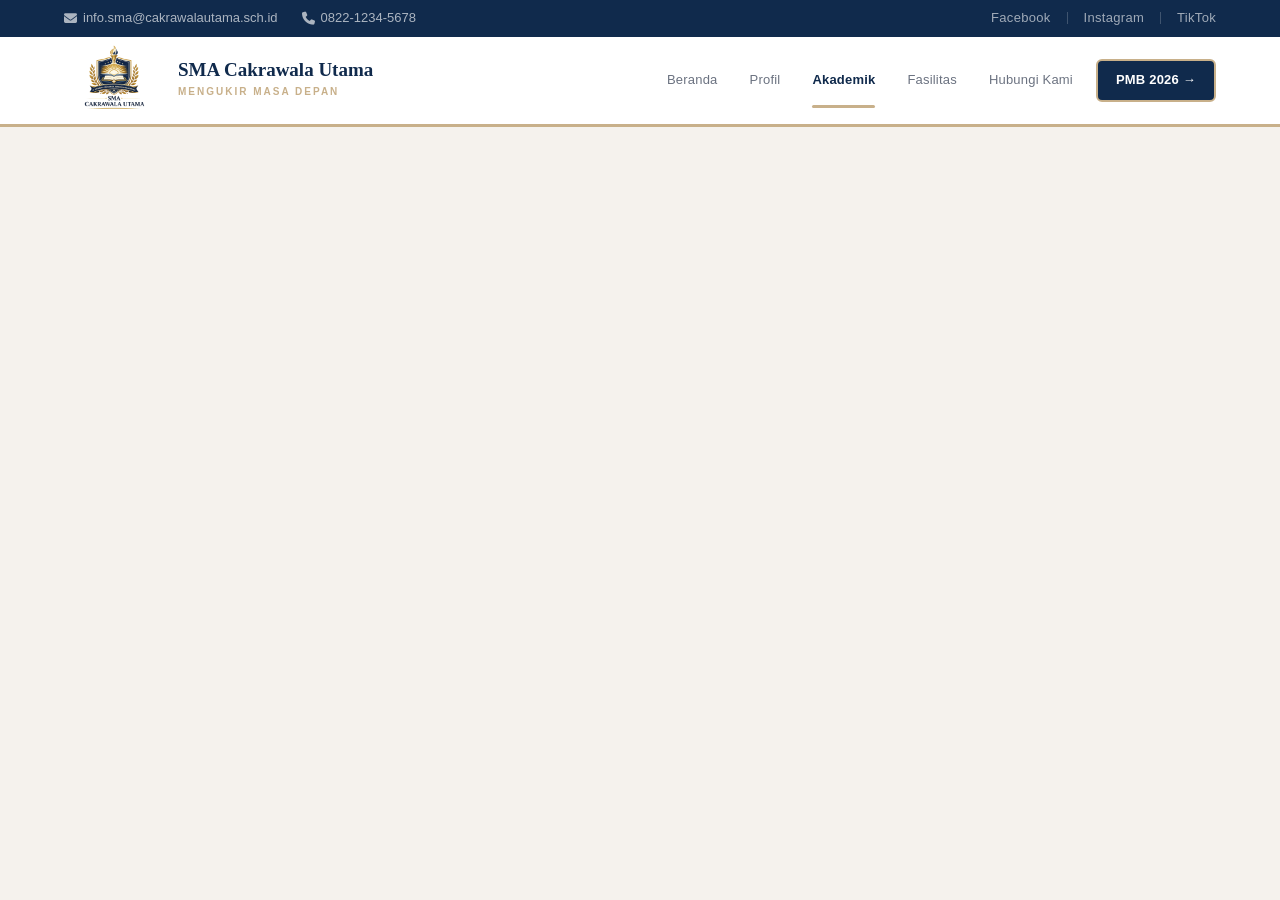
==== akademik.html @ 447fefd2 "Mengganti tema menjadi SCU, lalu mengubah warna dasar, mengubah berita, menambahkan, Mengubah foto, " ====
<!DOCTYPE html>
<html lang="id">
    <head>
    <meta charset="UTF-8">
    <meta name="viewport" content="width=device-width, initial-scale=1.0">
    <title>MAN Kota Cimahi - Unggul Berprestasi</title>
    <link rel="preconnect" href="https://fonts.googleapis.com">
    <link rel="stylesheet" href="style.css">
    <link rel="icon" type="image/jpeg" href="/souce img/logo.png">
    <link href="https://fonts.googleapis.com/css2?family=Playfair+Display:wght@500;600;700&family=Plus+Jakarta+Sans:wght@300;400;500;600;700&display=swap" rel="stylesheet">
    <link rel="stylesheet" href="https://cdnjs.cloudflare.com/ajax/libs/font-awesome/6.5.1/css/all.min.css">
</head>

<body>
    <div class="topbar">
        <div class="topbar-kiri">
            <a href="mailto:info.sma@cakrawalautama.sch.id">
                <i class="fa-solid fa-envelope topbar-icon"></i>info.sma@cakrawalautama.sch.id
            </a>

            <a href="tel:082212345678">
                <i class="fa-solid fa-phone topbar-icon"></i>0822-1234-5678
            </a>
        </div>
    <div class="topbar-kanan">
        <a href="https://facebook.com/mankotacimahi">Facebook</a>
        <div class="topbar-divider"></div>
        <a href="https://instagram.com/mankotacimahi_official">Instagram</a>
        <div class="topbar-divider"></div>
        <a href="https://tiktok.com/mankotacimahi">TikTok</a>
    </div>
    </div>

    <header>
        <div class="logo-area">
            <div class="logo-lingkaran">
                <img
                    src="/souce img/logo.png"
                    alt="Logo SMA Cakrawala Utama"
                    onerror="this.style.display='none'">
            </div>
            <div class="logo-teks">
            <h1>SMA Cakrawala Utama</h1>
            <p>Mengukir Masa Depan</p>
            </div>
        </div>
        <nav class="nav-links">
            <a href="index.html">Beranda</a>
            <a href="profil.html">Profil</a>
            <a href="akademik.html">Akademik</a>
            <a href="fasilitas.html">Fasilitas</a>
            <a href="hubungi.html">Hubungi Kami</a>
            <a href="pmb.html" class="nav-pmb">PMB 2026 →</a>
        </nav>
    </header>

    <script src="script.js"></script>
</body>
---- style.css ----
*, *::before, *::after {
  margin: 0;
  padding: 0;
  box-sizing: border-box;
}

:root {
  --biru-tua:      #102a4c;
  --biru-mid:      #1e4e8c;
  --biru-aksen:    #4f7bb7;
  --biru-muda:     #e7f0fb;

  --emas:           #c8b08a;
  --emas-terang:    #E2D2B5;
  --emas-muda:      #F8F4EC;

  --putih:          #ffffff;
  --krem:           #F5F2ED;
  --teks-gelap:     #1F2937;
  --teks-sedang:    #6B7280;
  --teks-redup:     #9CA3AF;
}

body {
  font-family: 'Source Sans 3', sans-serif;
  background: var(--krem);
  color: var(--teks-gelap);
  line-height: 1.6;
}

a { 
  text-decoration: none; 
  transition: all 0.2s ease; 
}

.topbar {
  background: var(--biru-tua);
  padding: 8px 64px;
  display: flex;
  justify-content: space-between;
  align-items: center;
  font-size: 13px;
}

.topbar-kiri {
  display: flex;
  gap: 24px;
  align-items: center;
}

.topbar-kiri a {
  color: rgba(255,255,255,0.65);
  display: flex;
  align-items: center;
  gap: 6px;
}
.topbar-kiri a:hover { color: var(--emas-terang); }

.topbar-icon {
  width: 13px; height: 13px;
  stroke: currentColor;
  stroke-width: 2;
  fill: none;
  flex-shrink: 0;
}

.topbar-kanan {
  display: flex;
  gap: 16px;
  align-items: center;
}

.topbar-kanan a {
  color: rgba(255,255,255,0.6);
  font-weight: 500;
  letter-spacing: 0.3px;
}
.topbar-kanan a:hover { color: var(--emas-terang); }

.topbar-divider {
  width: 1px;
  height: 12px;
  background: rgba(255,255,255,0.2);
}

header {
  background: var(--putih);
  border-bottom: 3px solid var(--emas);
  padding: 0 64px;
  height: 90px;
  display: flex;
  align-items: center;
  justify-content: space-between;
  position: sticky;
  top: 0;
  z-index: 100;
  box-shadow: none;
  transition: box-shadow 0.3s ease;
}

header.scrolled {
  box-shadow: 0 8px 25px rgba(0, 0, 0, 0.15);
}

.logo-area {
  display: flex;
  align-items: center;
  gap: 14px;
}

.logo-lingkaran {
  width: 100px;
  height: 100px;
  display: flex;
  align-items: center;
  justify-content: center;
  flex-shrink: 0;
  overflow: hidden;
}

.logo-lingkaran img {
  width: 120px;
  height: 120px;
  object-fit: contain;
}

.logo-teks h1 {
  font-family: 'Merriweather', serif;
  font-size: 19px;
  font-weight: 700;
  color: var(--biru-tua);
  line-height: 1.1;
}

.logo-teks p {
  font-size: 10px;
  color: var(--emas);
  font-weight: 700;
  letter-spacing: 2px;
  text-transform: uppercase;
  margin-top: 3px;
}

nav {
  display: flex;
  align-items: center;
  gap: 2px;
}

nav a {
  padding: 9px 15px;
  font-size: 13px;
  font-weight: 500;
  color: var(--teks-sedang);
  border-radius: 6px;
  letter-spacing: 0.2px;
}

nav a:hover {
  background: var(--biru-muda);
  color: var(--biru-tua);
}

nav .nav-pmb {
  background: var(--biru-tua);
  color: var(--putih) !important;
  font-weight: 700;
  padding: 9px 18px;
  border-radius: 6px;
  margin-left: 6px;
  border: 2px solid var(--emas);
}

nav .nav-pmb:hover {
  background: var(--biru-mid);
}

nav a.active {
  color: var(--biru-tua);
  font-weight: 700;
  position: relative;
}

nav a.active::after {
  content: "";
  position: absolute;
  left: 15px;
  right: 15px;
  bottom: -8px;
  height: 3px;
  background: var(--emas);
  border-radius: 99px;
}


.hero {
  background: linear-gradient(135deg, var(--biru-tua) 0%, var(--biru-mid) 65%, var(--biru-aksen) 100%);
  padding: 72px 64px 80px;
  position: relative;
  overflow: hidden;
  min-height: 520px;
  display: flex;
  align-items: center;
}

.hero-deko-1 {
  position: absolute;
  top: -80px; right: 380px;
  width: 300px; height: 300px;
  border: 1.5px solid rgba(201,168,76,0.12);
  border-radius: 50%;
  pointer-events: none;
}

.hero-deko-2 {
  position: absolute;
  bottom: -120px; left: -80px;
  width: 320px; height: 320px;
  border: 1px solid rgba(201,168,76,0.08);
  border-radius: 50%;
  pointer-events: none;
}

.hero-strip {
  position: absolute;
  left: 0; top: 0; bottom: 0;
  width: 5px;
  background: var(--emas);
}

.hero-inner {
  position: relative;
  z-index: 1;
  width: 100%;
  display: grid;
  grid-template-columns: 1fr 460px;
  gap: 56px;
  align-items: center;
}

.fade-left,.fade-right {
  opacity: 0;
}

.fade-left {
  transform: translateX(-40px);
}

.fade-right {
  transform: translateX(40px);
}

.fade-left.show, .fade-right.show {
  opacity: 1;
  transform: translateX(0);
  transition: all 0.8s ease;
}


.hero-badge {
  display: inline-flex;
  align-items: center;
  gap: 8px;
  background: rgba(201,168,76,0.15);
  border: 1px solid rgba(201,168,76,0.35);
  border-radius: 20px;
  padding: 6px 16px;
  margin-bottom: 24px;
}

.hero-badge span {
  font-size: 11px;
  color: var(--emas-terang);
  font-weight: 700;
  letter-spacing: 1.5px;
  text-transform: uppercase;
}

.hero-teks h2 {
  font-family: 'Merriweather', serif;
  font-size: 52px;
  font-weight: 700;
  color: var(--putih);
  line-height: 1.1;
  margin-bottom: 16px;
}

.hero-teks h2 em {
  font-style: italic;
  color: var(--emas-terang);
}

.hero-teks > p {
  font-size: 15px;
  color: rgba(255,255,255,0.65);
  max-width: 480px;
  line-height: 1.75;
  margin-bottom: 36px;
}

.hero-tombol {
  display: flex;
  gap: 14px;
  flex-wrap: wrap;
}

.btn-emas {
  background: var(--emas);
  color: var(--biru-tua);
  padding: 13px 28px;
  border-radius: 7px;
  font-size: 13px;
  font-weight: 700;
  letter-spacing: 0.3px;
}
.btn-emas:hover { background: var(--emas-terang); color: var(--biru-tua); }

.btn-outline {
  border: 1.5px solid rgba(255,255,255,0.3);
  color: rgba(255,255,255,0.88);
  padding: 13px 28px;
  border-radius: 7px;
  font-size: 13px;
  font-weight: 500;
}
.btn-outline:hover {
  background: rgba(255,255,255,0.07);
  border-color: rgba(255,255,255,0.55);
}

.hero-statistik {
  display: flex;
  gap: 0;
  margin-top: 52px;
  padding-top: 36px;
  border-top: 1px solid rgba(255,255,255,0.1);
}

.stat {
  padding-right: 40px;
  border-right: 1px solid rgba(255,255,255,0.1);
}
.stat:not(:first-child) { padding-left: 40px; }
.stat:last-child { border-right: none; }

.stat-angka {
  font-family: 'Merriweather', serif;
  font-size: 34px;
  font-weight: 700;
  color: var(--emas-terang);
  line-height: 1;
}

.stat-label {
  font-size: 12px;
  color: rgba(255,255,255,0.5);
  margin-top: 4px;
  letter-spacing: 0.3px;
}

.hero-foto {
  position: relative;
  height: 420px;
  display: flex;
  align-items: center;
  justify-content: center;
}

.hero-foto::before {
  content: '';
  position: absolute;
  top: 16px; left: 16px;
  right: -16px; bottom: -16px;
  border: 2px solid rgba(201,168,76,0.3);
  border-radius: 16px;
  z-index: 0;
}

.hero-foto::after {
  content: '';
  position: absolute;
  top: -8px; left: -8px;
  width: 60px; height: 60px;
  border-top: 3px solid var(--emas);
  border-left: 3px solid var(--emas);
  border-radius: 4px 0 0 0;
  z-index: 2;
}

.hero-foto-frame {
  position: relative;
  width: 100%;
  height: 100%;
  border-radius: 14px;
  overflow: hidden;
  z-index: 1;
  box-shadow: 0 24px 60px rgba(0,0,0,0.35);
}

.hero-foto-frame::after {
  content: '';
  position: absolute;
  inset: 0;
  background: linear-gradient(
    to bottom,
    rgba(10,61,46,0.08) 0%,
    rgba(10,61,46,0.18) 100%
  );
  pointer-events: none;
}

.hero-foto-frame img {
  width: 100%;
  height: 100%;
  object-fit: cover;
  object-position: center top;
  display: block;
}

.foto-badge {
  position: absolute;
  bottom: -14px;
  right: 20px;
  background: var(--emas);
  color: var(--biru-tua);
  font-size: 12px;
  font-weight: 700;
  letter-spacing: 0.8px;
  padding: 8px 18px;
  border-radius: 20px;
  box-shadow: 0 4px 16px rgba(0,0,0,0.2);
  z-index: 3;
  white-space: nowrap;
}

.foto-sudut {
  position: absolute;
  bottom: -8px; right: -8px;
  width: 48px; height: 48px;
  border-bottom: 3px solid var(--emas);
  border-right: 3px solid var(--emas);
  border-radius: 0 0 4px 0;
  z-index: 2;
}

.strip-emas {
  background: var(--emas);
  padding: 12px 64px;
  display: flex;
  gap: 36px;
  align-items: center;
  overflow: hidden;
}

.strip-item {
  font-size: 12px;
  font-weight: 700;
  color: var(--biru-tua);
  letter-spacing: 1.2px;
  text-transform: uppercase;
  white-space: nowrap;
}

.strip-titik {
  width: 5px; height: 5px;
  background: var(--biru-tua);
  border-radius: 50%;
  opacity: 0.4;
  flex-shrink: 0;
}

.konten-utama {
  padding: 72px 64px;
  display: grid;
  grid-template-columns: 1fr 348px;
  gap: 56px;
  max-width: 1280px;
  margin: 0 auto;
}

.label-seksi {
  display: flex;
  align-items: center;
  gap: 12px;
  margin-bottom: 32px;
}

.label-seksi::before {
  content: '';
  display: block;
  width: 4px; height: 26px;
  background: var(--emas);
  border-radius: 2px;
  flex-shrink: 0;
}

.label-seksi h3 {
  font-family: 'Merriweather', serif;
  font-size: 27px;
  font-weight: 600;
  color: var(--teks-gelap);
}

.artikel-featured {
  background: var(--putih);
  border-radius: 12px;
  overflow: hidden;
  border: 1px solid rgba(10,61,46,0.09);
  margin-bottom: 24px;
  transition: box-shadow 0.2s, transform 0.2s;
}

.artikel-featured:hover {
  box-shadow: 0 6px 24px rgba(10,61,46,0.1);
  transform: translateY(-2px);
}

.artikel-gambar {
  width: 100%;
  height: 250px;
  position: relative;
  overflow: hidden;
  background: var(--biru-mid);
}

.artikel-gambar img {
  width: 100%; height: 100%;
  object-fit: cover;
  display: block;
}

.artikel-gambar::after {
  content: '';
  position: absolute;
  inset: 0;
  background: linear-gradient(to top, rgba(10,61,46,0.65) 0%, transparent 55%);
}

.badge-terbaru {
  position: absolute;
  bottom: 16px; left: 16px;
  z-index: 1;
  background: var(--emas);
  color: var(--biru-tua);
  font-size: 10px;
  font-weight: 700;
  letter-spacing: 1.2px;
  text-transform: uppercase;
  padding: 5px 12px;
  border-radius: 20px;
}

.artikel-body { 
  padding: 26px 28px; 
}

.artikel-meta {
  display: flex;
  align-items: center;
  gap: 10px;
  margin-bottom: 12px;
}

.artikel-meta span {
  font-size: 12px;
  color: var(--teks-redup);
}

.meta-dot {
  width: 3px; height: 3px;
  background: var(--teks-redup);
  border-radius: 50%;
}

.artikel-featured h4 {
  font-family: 'Merriweather', serif;
  font-size: 22px;
  font-weight: 600;
  color: var(--teks-gelap);
  line-height: 1.35;
  margin-bottom: 10px;
}

.artikel-featured h4 a { 
  color: inherit; 
}
.artikel-featured h4 a:hover { 
  color: var(--biru-aksen); 
}

.artikel-featured p {
  font-size: 14px;
  color: var(--teks-sedang);
  line-height: 1.7;
  margin-bottom: 20px;
}

.baca-lagi {
  display: inline-flex;
  align-items: center;
  gap: 6px;
  font-size: 13px;
  font-weight: 700;
  color: var(--biru-aksen);
}
.baca-lagi:hover { 
  gap: 10px; 
  color: var(--biru-tua); 
}

.artikel-card {
  display: flex;
  gap: 18px;
  background: var(--putih);
  border-radius: 10px;
  padding: 18px;
  border: 1px solid rgba(10,61,46,0.07);
  margin-bottom: 14px;
  align-items: flex-start;
  transition: border-color 0.2s, box-shadow 0.2s;
}

.artikel-card:hover {
  border-color: rgba(10,61,46,0.2);
  box-shadow: 0 3px 12px rgba(10,61,46,0.07);
}

.artikel-card-thumb {
  width: 92px; height: 74px;
  border-radius: 8px;
  flex-shrink: 0;
  overflow: hidden;
  background: var(--biru-muda);
}

.artikel-card-thumb img {
  width: 100%; height: 100%;
  object-fit: cover;
  display: block;
}

.artikel-card h5 {
  font-size: 14px;
  font-weight: 600;
  color: var(--teks-gelap);
  line-height: 1.4;
  margin-bottom: 6px;
}

.artikel-card h5 a { 
  color: inherit; 
}

.artikel-card h5 a:hover { 
  color: var(--biru-aksen); 
}

.artikel-card p {
  font-size: 12.5px;
  color: var(--teks-sedang);
  line-height: 1.6;
}

.sidebar-kartu {
  background: var(--putih);
  border-radius: 12px;
  border: 1px solid rgba(10,61,46,0.08);
  padding: 22px;
  margin-bottom: 20px;
}

.sidebar-label {
  display: flex;
  align-items: center;
  gap: 10px;
  margin-bottom: 16px;
  padding-bottom: 14px;
  border-bottom: 1px solid rgba(10,61,46,0.07);
}

.sidebar-label::before {
  content: '';
  display: block;
  width: 3px; height: 18px;
  background: var(--emas);
  border-radius: 2px;
  flex-shrink: 0;
}

.sidebar-label h4 {
  font-size: 13.5px;
  font-weight: 700;
  color: var(--teks-gelap);
}

.quick-link {
  display: flex;
  align-items: center;
  gap: 12px;
  padding: 10px 0;
  border-bottom: 1px solid rgba(10,61,46,0.05);
  color: var(--teks-gelap);
}

.quick-link:last-child { 
  border-bottom: none; 
}

.quick-link:hover .ql-ikon { 
  background: var(--biru-tua); 
}

.quick-link:hover .ql-ikon i { 
  stroke: var(--putih); 
}

.quick-link:hover .ql-teks { 
  color: var(--biru-aksen); 
}

.ql-ikon {
  width: 35px; height: 35px;
  background: var(--biru-muda);
  border-radius: 8px;
  display: flex; align-items: center; justify-content: center;
  flex-shrink: 0;
  transition: background 0.2s;
}

.ql-ikon i {
  width: 15px; height: 15px;
  stroke: var(--biru-aksen);
  stroke-width: 2;
  fill: none;
  transition: stroke 0.2s;
}

.ql-teks {
  font-size: 13px;
  font-weight: 500;
  color: var(--teks-gelap);
  transition: color 0.2s;
}

.ql-panah {
  margin-left: auto;
  font-size: 14px;
  color: var(--teks-redup);
}

.kontak-item {
  display: flex;
  gap: 12px;
  margin-bottom: 14px;
  align-items: flex-start;
}
.kontak-item:last-child { 
  margin-bottom: 0; 
}

.kontak-ikon {
  width: 32px; height: 32px;
  background: var(--biru-muda);
  border-radius: 7px;
  display: flex; align-items: center; justify-content: center;
  flex-shrink: 0;
}

.kontak-ikon svg {
  width: 14px; height: 14px;
  stroke: var(--biru-aksen);
  stroke-width: 2;
  fill: none;
}

.kontak-teks {
  font-size: 13px;
  color: var(--teks-sedang);
  line-height: 1.5;
}

.kontak-teks strong {
  display: block;
  font-size: 10.5px;
  color: var(--teks-redup);
  font-weight: 700;
  letter-spacing: 0.7px;
  text-transform: uppercase;
  margin-bottom: 2px;
}

.kontak-teks a { 
  color: var(--biru-aksen); 
  font-weight: 500; 
}

.kontak-teks a:hover { 
  color: var(--biru-tua); 
}

.btn-pesan {
  display: block;
  text-align: center;
  margin-top: 18px;
  padding: 11px;
  background: var(--biru-muda);
  color: var(--biru-tua);
  font-size: 13px;
  font-weight: 700;
  border-radius: 8px;
}

.btn-pesan:hover { 
  background: var(--biru-tua); 
  color: var(--putih); }

.kartu-pmb {
  background: var(--biru-tua);
  border-radius: 12px;
  padding: 26px;
  position: relative;
  overflow: hidden;
  margin-bottom: 20px;
  border-top: 4px solid var(--emas);
}

.kartu-pmb::before {
  content: '';
  position: absolute;
  top: -50px; right: -50px;
  width: 140px; height: 140px;
  border: 2px solid rgba(201,168,76,0.15);
  border-radius: 50%;
  pointer-events: none;
}

.pmb-label {
  font-size: 10px;
  font-weight: 700;
  letter-spacing: 1.5px;
  text-transform: uppercase;
  color: var(--emas-terang);
  margin-bottom: 8px;
  position: relative;
}

.kartu-pmb h4 {
  font-family: 'Merriweather', serif;
  font-size: 18px;
  color: var(--putih);
  margin-bottom: 8px;
  line-height: 1.3;
  position: relative;
}

.kartu-pmb p {
  font-size: 12.5px;
  color: rgba(255,255,255,0.58);
  line-height: 1.6;
  margin-bottom: 18px;
  position: relative;
}

.pmb-tombol {
  display: flex;
  gap: 10px;
  position: relative;
}

.pmb-tombol a.daftar {
  display: inline-block;
  background: var(--emas);
  color: var(--biru-tua);
  font-size: 12.5px;
  font-weight: 700;
  padding: 10px 20px;
  border-radius: 7px;
}
.pmb-tombol a.daftar:hover { 
  background: var(--emas-terang); 
}

.pmb-tombol a.info {
  display: inline-block;
  border: 1.5px solid rgba(255,255,255,0.25);
  color: rgba(255,255,255,0.75);
  font-size: 12.5px;
  font-weight: 500;
  padding: 10px 18px;
  border-radius: 7px;
}

.pmb-tombol a.info:hover {
  background: rgba(255,255,255,0.08);
  color: var(--putih);
}

.footer-stripe {
  display: flex;
  height: 5px;
}

.fs-tua   { 
  background: var(--biru-tua); 
  flex: 1; 
}

.fs-emas  { 
  background: var(--emas); flex: 1; 
}

.fs-mid   { 
  background: var(--biru-aksen); 
  flex: 1; 
}

footer {
  background: var(--biru-tua);
  padding: 56px 64px 24px;
}

.footer-atas {
  display: grid;
  grid-template-columns: 1.6fr 1fr 1fr;
  gap: 52px;
  padding-bottom: 44px;
  border-bottom: 1px solid rgba(255,255,255,0.09);
}

.footer-brand h3 {
  font-family: 'Merriweather', serif;
  font-size: 21px;
  color: var(--putih);
  margin-bottom: 4px;
}

.footer-tagline {
  font-size: 10.5px;
  color: var(--emas);
  font-weight: 700;
  letter-spacing: 2px;
  text-transform: uppercase;
  margin-bottom: 12px;
  display: block;
}

.footer-brand p {
  font-size: 13px;
  color: rgba(255,255,255,0.48);
  line-height: 1.7;
  max-width: 300px;
  margin-bottom: 18px;
}

.footer-sosial { 
  display: flex; 
  gap: 10px; 
}

.sosial-btn {
  width: 34px; height: 34px;
  background: rgba(255,255,255,0.07);
  border-radius: 7px;
  display: flex; align-items: center; justify-content: center;
  font-size: 11px;
  color: rgba(255,255,255,0.55);
  font-weight: 700;
}
.sosial-btn:hover { background: var(--emas); color: var(--biru-tua); }

.footer-kolom h4 {
  font-size: 11px;
  font-weight: 700;
  color: var(--emas-terang);
  letter-spacing: 1.5px;
  text-transform: uppercase;
  margin-bottom: 18px;
}

.footer-kolom a {
  display: block;
  font-size: 13px;
  color: rgba(255,255,255,0.52);
  margin-bottom: 10px;
}
.footer-kolom a:hover { color: var(--putih); }

.footer-bawah {
  padding-top: 24px;
  display: flex;
  justify-content: space-between;
  align-items: center;
}

.footer-bawah p,
.footer-bawah span {
  font-size: 12px;
  color: rgba(255,255,255,0.28);
}

@media (max-width: 1100px) {
  .hero-inner {
    grid-template-columns: 1fr 360px;
    gap: 40px;
  }

  .hero-teks h2 { 
    font-size: 42px;
  }
}

@media (max-width: 900px) {
  .topbar, header, .strip-emas, .konten-utama, footer {
    padding-left: 32px;
    padding-right: 32px;
  }

  .hero {
    padding: 56px 32px 64px;
  }

  .hero-inner { 
    grid-template-columns: 1fr; 
  }

  .hero-foto { height: 300px; 
    max-width: 500px; 
    margin: 0 auto; 
  }

  .konten-utama { 
    grid-template-columns: 1fr; 
  }

  .footer-atas { 
    grid-template-columns: 1fr 1fr; 
  }
}

@media (max-width: 640px) {
  .topbar {
    flex-direction: column;
    gap: 8px; 
    padding: 10px 20px;
  }

  header {
    padding: 12px 20px; 
    height: auto; 
    flex-wrap: wrap; 
    gap: 12px; 
  }

  nav {
    flex-wrap: wrap; 
    justify-content: center; 
  }

  .hero { 
    padding: 40px 20px 52px; 
  }

  .hero-teks h2 { 
    font-size: 32px; 
  }

  .hero-statistik { 
    flex-wrap: wrap; 
    gap: 20px; 
  }

  .stat { 
    border-right: none; 
    padding: 0; 
  }

  .strip-emas { 
    padding: 11px 20px; 
    gap: 24px; 
  }

  .konten-utama { 
    padding: 40px 20px; 
  }

  footer { 
    padding: 40px 20px 20px; 
  }

  .footer-atas { 
    grid-template-columns: 1fr; 
  }

  .footer-bawah { 
    flex-direction: column; 
    gap: 8px; 
    text-align: center; 
  }
}
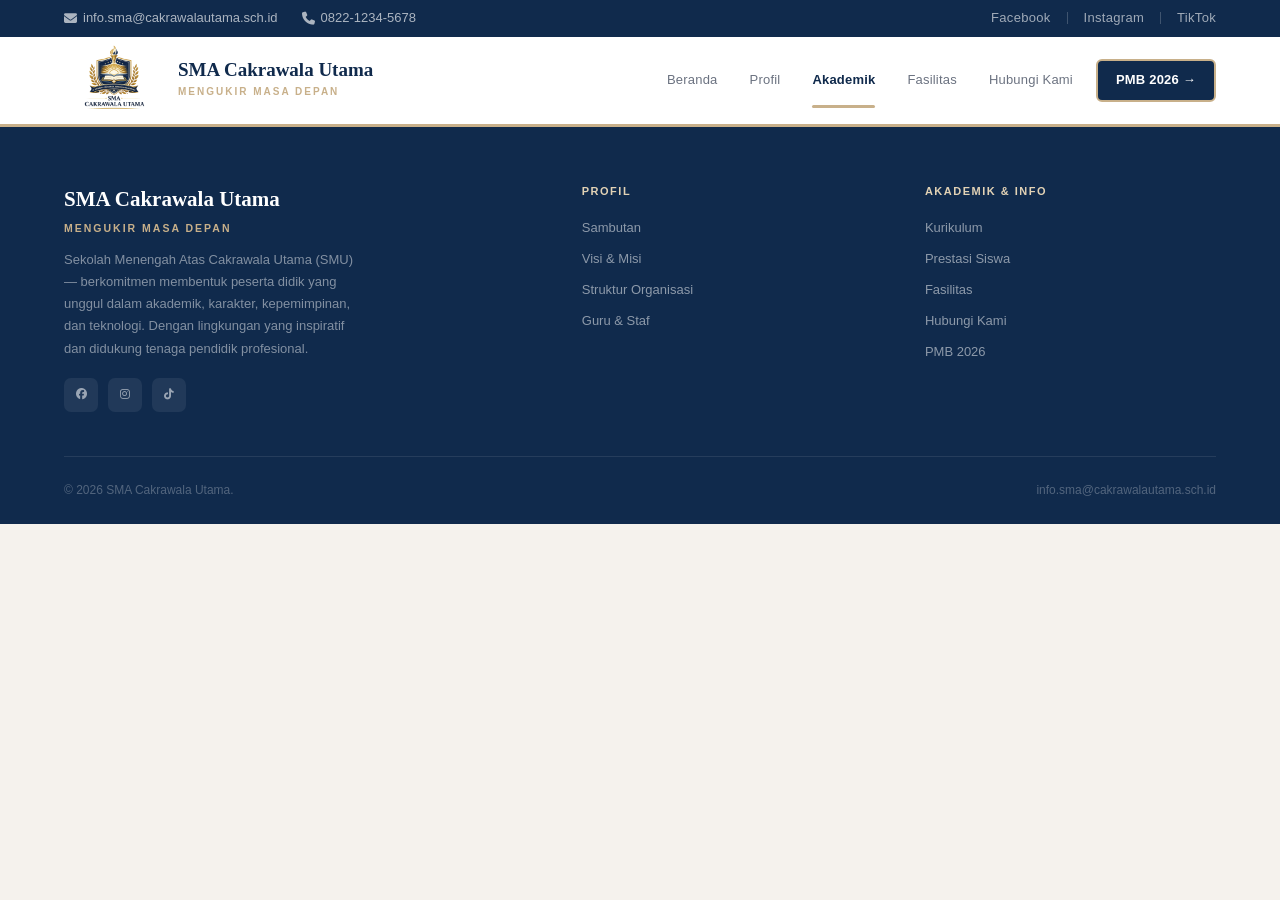
==== commit 8e8b54d7: "Menambahkan latatbelakang.txt dan menambahkan footer disetiap halaman." ====
--- a/akademik.html
+++ b/akademik.html
@@ -54,5 +54,58 @@
         </nav>
     </header>
 
+
+
+
+
+
+
+
+
+
+
+
+
+
+
+
+
+    <footer>
+        <div class="footer-atas">
+            <div class="footer-brand">
+                <h3>SMA Cakrawala Utama</h3>
+                <span class="footer-tagline">Mengukir Masa Depan</span>
+                <p>Sekolah Menengah Atas Cakrawala Utama (SMU) — berkomitmen membentuk peserta didik yang 
+                    unggul dalam akademik, karakter, kepemimpinan, dan teknologi. Dengan lingkungan yang inspiratif dan didukung tenaga pendidik 
+                    profesional.</p>
+                
+                <div class="footer-sosial">
+                    <a href="https://facebook.com/mankotacimahi" class="sosial-btn"><i class="fa-brands fa-facebook"></i></a>
+                    <a href="https://instagram.com/mankotacimahi_official" class="sosial-btn"><i class="fa-brands fa-instagram"></i></a>
+                    <a href="https://tiktok.com/mankotacimahi" class="sosial-btn"><i class="fa-brands fa-tiktok"></i></a>
+                </div>
+            </div>
+            <div class="footer-kolom">
+                <h4>Profil</h4>
+                <a href="https://mankotacimahi.sch.id/sambutan/">Sambutan</a>
+                <a href="https://mankotacimahi.sch.id/visi-misi/">Visi &amp; Misi</a>
+                <a href="https://mankotacimahi.sch.id/struktur-organisasi/">Struktur Organisasi</a>
+                <a href="https://mankotacimahi.sch.id/guru-dan-staf/">Guru &amp; Staf</a>
+            </div>
+            <div class="footer-kolom">
+                <h4>Akademik &amp; Info</h4>
+                <a href="https://mankotacimahi.sch.id/kurikulum/">Kurikulum</a>
+                <a href="https://mankotacimahi.sch.id/prestasi-siswa/">Prestasi Siswa</a>
+                <a href="https://mankotacimahi.sch.id/fasilitas/">Fasilitas</a>
+                <a href="https://mankotacimahi.sch.id/hubungi-kami/">Hubungi Kami</a>
+                <a href="https://pmb.mankotacimahi.sch.id">PMB 2026 </a>
+            </div>
+        </div>
+        <div class="footer-bawah">
+            <p>© 2026 SMA Cakrawala Utama.</p>
+            <span>info.sma@cakrawalautama.sch.id</span>
+        </div>
+    </footer>
+
     <script src="script.js"></script>
 </body>
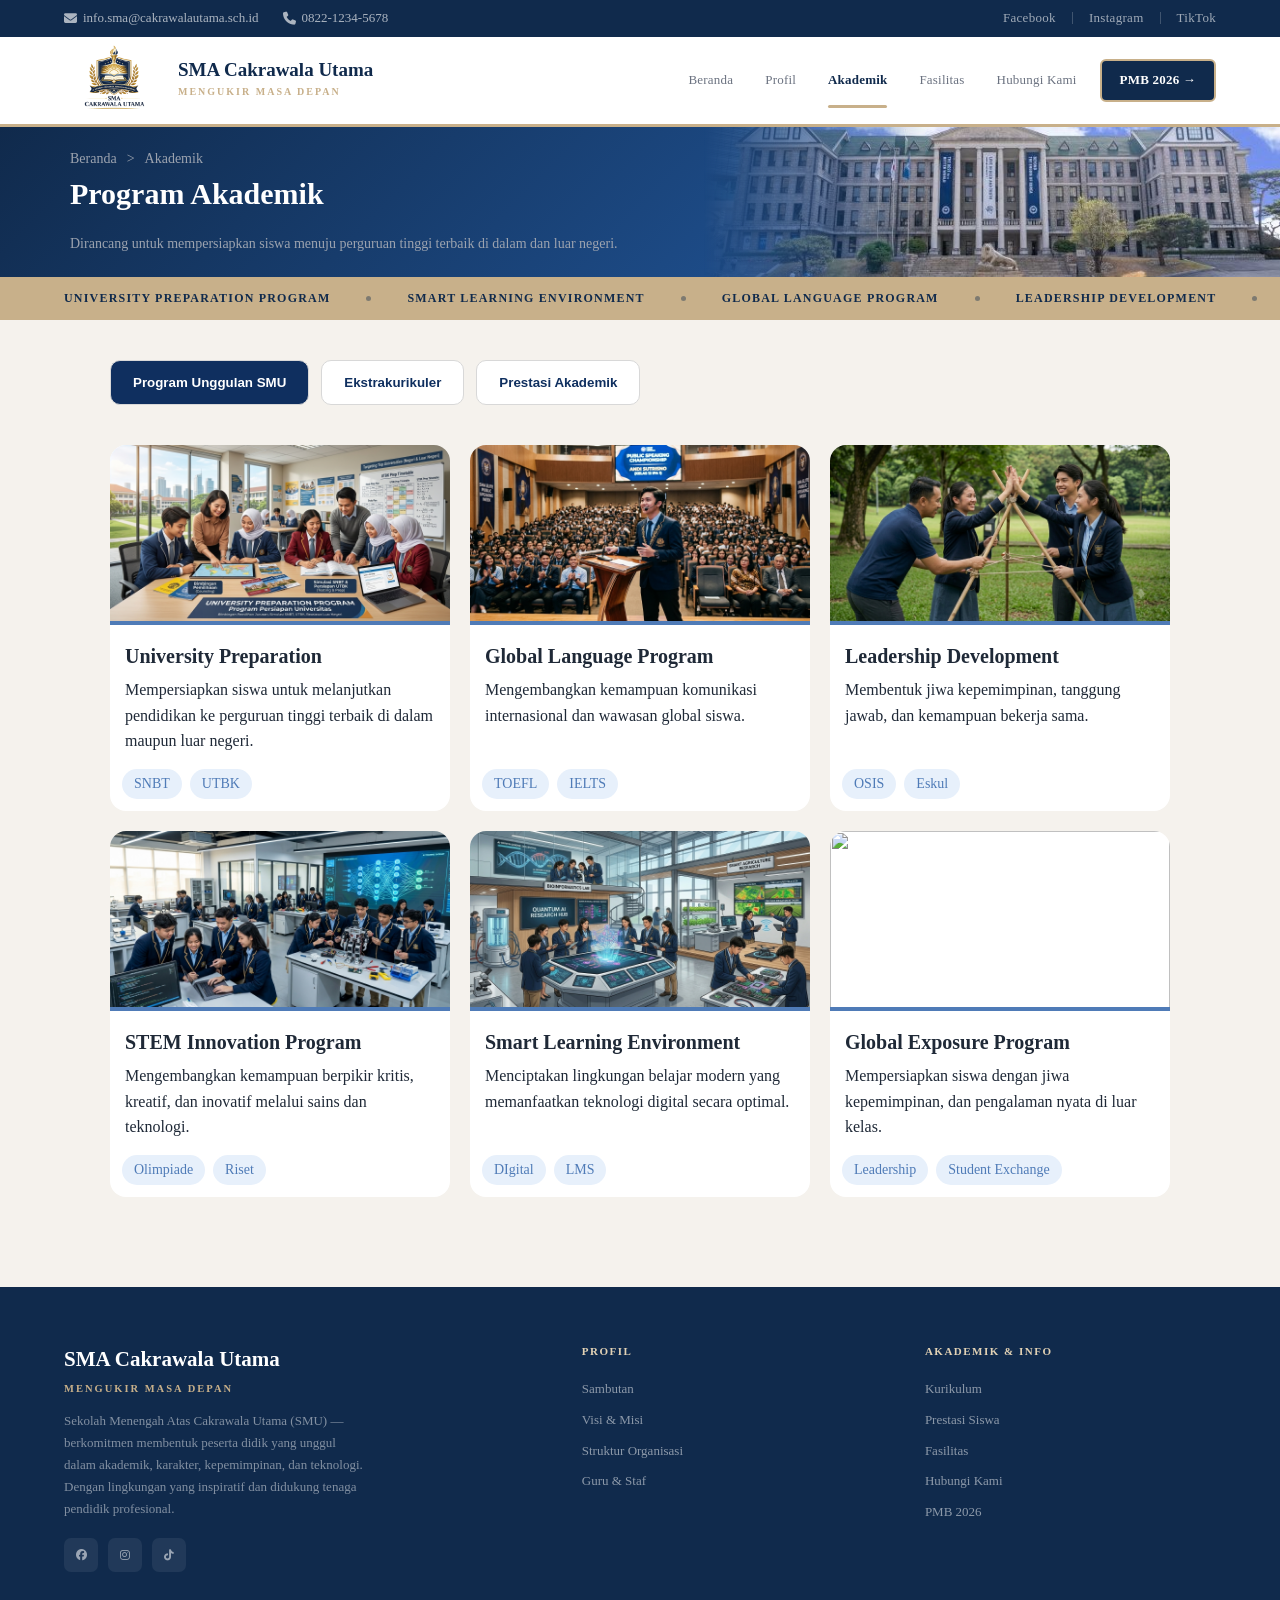
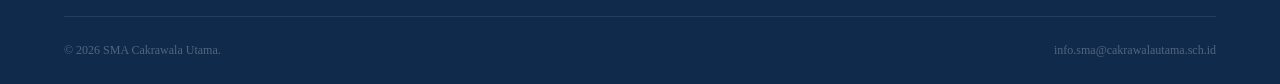
==== commit 0aaca73f: "Menyelesaikan page akademik.html" ====
--- a/akademik.html
+++ b/akademik.html
@@ -3,10 +3,10 @@
     <head>
     <meta charset="UTF-8">
     <meta name="viewport" content="width=device-width, initial-scale=1.0">
-    <title>MAN Kota Cimahi - Unggul Berprestasi</title>
+    <title>SMA Cakrawala Utama - Akademik</title>
     <link rel="preconnect" href="https://fonts.googleapis.com">
-    <link rel="stylesheet" href="style.css">
-    <link rel="icon" type="image/jpeg" href="/souce img/logo.png">
+    <link rel="stylesheet" href="/assets/css/style.css">
+    <link rel="icon" type="image/jpeg" href="/assets/images/pages/logo.png">
     <link href="https://fonts.googleapis.com/css2?family=Playfair+Display:wght@500;600;700&family=Plus+Jakarta+Sans:wght@300;400;500;600;700&display=swap" rel="stylesheet">
     <link rel="stylesheet" href="https://cdnjs.cloudflare.com/ajax/libs/font-awesome/6.5.1/css/all.min.css">
 </head>
@@ -14,7 +14,7 @@
 <body>
     <div class="topbar">
         <div class="topbar-kiri">
-            <a href="mailto:info.sma@cakrawalautama.sch.id">
+            <a href="mailto:chanratanayazak@gmail.com">
                 <i class="fa-solid fa-envelope topbar-icon"></i>info.sma@cakrawalautama.sch.id
             </a>
 
@@ -23,11 +23,11 @@
             </a>
         </div>
     <div class="topbar-kanan">
-        <a href="https://facebook.com/mankotacimahi">Facebook</a>
+        <a href="https://web.facebook.com/?_rdc=1&_rdr#">Facebook</a>
         <div class="topbar-divider"></div>
-        <a href="https://instagram.com/mankotacimahi_official">Instagram</a>
+        <a href="https://www.instagram.com/">Instagram</a>
         <div class="topbar-divider"></div>
-        <a href="https://tiktok.com/mankotacimahi">TikTok</a>
+        <a href="https://www.tiktok.com/">TikTok</a>
     </div>
     </div>
 
@@ -35,7 +35,7 @@
         <div class="logo-area">
             <div class="logo-lingkaran">
                 <img
-                    src="/souce img/logo.png"
+                    src="/assets/images/pages/logo.png"
                     alt="Logo SMA Cakrawala Utama"
                     onerror="this.style.display='none'">
             </div>
@@ -54,17 +54,210 @@
         </nav>
     </header>
 
-
-
-
-
-
-
-
-
-
-
-
+    <div class="profil-inner">
+        <div class="profil-teks fade-left">
+            <div class="kembali">
+                <a href="/index.html">Beranda</a>
+                <span>></span>
+                <span>Akademik</span>
+            </div>
+
+            <h1>Program Akademik</h1>
+            <p>Dirancang untuk mempersiapkan siswa menuju perguruan tinggi terbaik di dalam dan luar negeri.</p>
+        </div>
+
+        <div class="profil-foto fade-right">
+            <div class="profil-foto-frame show">
+                <img src="/assets/images/pages/hanyang-akademik.png" alt="Gedung SCU" 
+                onerror="this.style.background='#155740'; this.style.display='block'">
+            </div>
+        </div>
+
+    </div>
+
+    <div class="strip-emas">
+        <span class="strip-item">University Preparation Program</span>
+        <span class="strip-titik"></span>
+        <span class="strip-item">Smart Learning Environment</span>
+        <span class="strip-titik"></span>
+        <span class="strip-item">Global Language Program</span>
+        <span class="strip-titik"></span>
+        <span class="strip-item">Leadership Development</span>
+        <span class="strip-titik"></span>
+        <span class="strip-item">STEM Innovation Program</span>
+    </div>
+
+    <section class="profil-section">
+        <div class="tab-button">
+
+            <button class="tab-btn active" data-tab="unggulan">
+                Program Unggulan SMU
+            </button>
+
+            <button class="tab-btn" data-tab="eskul">
+                Ekstrakurikuler
+            </button>
+
+            <button class="tab-btn" data-tab="prestasi-akademik">
+                Prestasi Akademik
+            </button>
+        </div>
+
+        <div class="tab-content active" id="unggulan">
+
+            <div class="grid-akademik">
+                <div class="card-unggulan">
+                    <img src="/assets/images/akademik/upp.png">
+                    <h3>University Preparation</h3>
+                    <p>Mempersiapkan siswa untuk melanjutkan pendidikan ke perguruan tinggi terbaik di dalam maupun luar negeri.</p>
+                    <div class="badge-item-aka">
+                        <span>SNBT</span>
+                        <span>UTBK</span>
+                    </div>
+                </div>
+                <div class="card-unggulan">
+                    <img src="/assets/images/akademik/glp.png">
+                    <h3>Global Language Program</h3>
+                    <p>Mengembangkan kemampuan komunikasi internasional dan wawasan global siswa.</p>
+                    <div class="badge-item-aka">
+                        <span>TOEFL</span>
+                        <span>IELTS</span>
+                    </div>
+                </div>
+                <div class="card-unggulan">
+                    <img src="/assets/images/akademik/ldp.png">
+                    <h3>Leadership Development </h3>
+                    <p>Membentuk jiwa kepemimpinan, tanggung jawab, dan kemampuan bekerja sama.</p>
+                    <div class="badge-item-aka">
+                        <span>OSIS</span>
+                        <span>Eskul</span>
+                    </div>
+                </div>
+                <div class="card-unggulan">
+                    <img src="/assets/images/akademik/stem.png">
+                    <h3>STEM Innovation Program</h3>
+                    <p>Mengembangkan kemampuan 
+                        berpikir kritis, kreatif, dan inovatif melalui sains dan teknologi.</p>
+                    <div class="badge-item-aka">
+                        <span>Olimpiade</span>
+                        <span>Riset</span>
+                    </div>
+                </div>
+                <div class="card-unggulan">
+                    <img src="/assets/images/akademik/sle.png">
+                    <h3>Smart Learning Environment</h3>
+                    <p>Menciptakan lingkungan belajar modern yang memanfaatkan teknologi digital secara optimal.</p>
+                    <div class="badge-item-aka">
+                        <span>DIgital</span>
+                        <span>LMS</span>
+                    </div>
+                </div>
+                <div class="card-unggulan">
+                    <img src="/assets/images/akademik/gep.png">
+                    <h3>Global Exposure Program</h3>
+                    <p>Mempersiapkan siswa dengan jiwa kepemimpinan, dan pengalaman nyata di luar kelas.</p>
+                    <div class="badge-item-aka">
+                        <span>Leadership</span>
+                        <span>Student Exchange</span>
+                    </div>
+                </div>
+            </div>
+
+            
+        </div>
+
+        <div class="tab-content" id="eskul">
+            <div class="section-ekskul">
+                <div class="card-eskul">
+                    <img src="/assets/images/akademik/sains.png" alt="juara 1 olimpiade sains">
+                    <h3>Bidang Akademik</h3>
+                    <ul>
+                        <li>Olimpiade Sains</li>
+                        <li>KIR (Karya Ilmiah Remaja)</li>
+                        <li>Coding Club</li>
+                        <li>Robotics Club</li>
+                        <li>English Debate Club</li>
+                    </ul>
+                    <div class="badge-item-aka">
+                        <span>Juara 1 Sains Nasional</span>
+                        <span>Juara 3 Sains Nasional</span>
+                    </div>
+                </div>
+                <div class="card-eskul">
+                    <img src="/assets/images/akademik/tari.png" alt="juara 2 tari nasional">
+                    <h3>Seni & Kreativitas</h3>
+                    <ul>
+                        <li>Modern Music Club</li>
+                        <li>Teater</li>
+                        <li>Tari Tradisional & Club</li>
+                        <li>Photography & Videography</li>
+                        <li>Design & Creative Media Club</li>
+                    </ul>
+                    <div class="badge-item-aka">
+                        <span>Juara 1 Music Nasional</span>
+                        <span>Juara 2 Tari Tradisional</span>
+                    </div>
+                </div>
+                <div class="card-eskul">
+                    <img src="/assets/images/akademik/renang.png" alt="juara renang">
+                    <h3>Bidang Olahraga</h3>
+                    <ul>
+                        <li>Basket</li>
+                        <li>Futsal</li>
+                        <li>Voli</li>
+                        <li>Badminton</li>
+                        <li>Renang</li>
+                    </ul>
+                    <div class="badge-item-aka">
+                        <span>Juara 3 Futsal Provinsi</span>
+                        <span>Juara 1 Renang Nasional</span>
+                    </div>
+                </div>
+                <div class="card-eskul">
+                    <img src="/assets/images/akademik/paskibra.png" alt="juara paskibra provinsi">
+                    <h3>Bidang Bela Negara & Karakter</h3>    
+                    <ul>
+                        <li>Paskibra</li>
+                        <li>Pramuka</li>
+                        <li>PMR</li>
+                    </ul>
+                    <div class="badge-item-aka">
+                        <span>Juara 1 Baris-Berbaris Nasional</span>
+                    </div>
+                </div>
+                <div class="card-eskul">
+                    <img src="/assets/images/akademik/coding.png" alt="siswi coding abies">
+                        <h3>Bidang Teknologi</h3>
+                    <ul>
+                        <li>AI & Future Technology Club</li>
+                        <li>Entrepreneurship Club</li>
+                        <li>Investment Club</li>
+                    </ul>
+                </div>
+            </div>
+        </div>
+
+        <div class="tab-content" id="prestasi-akademik">
+            <div class="stats-keterangan">
+                    <div class="stat-box-ket">
+                            <h3>92%</h3>
+                            <p>Lulus PTN Impian</p>
+                    </div>
+                    <div class="stat-box-ket">
+                        <h3>300+</h3>
+                        <p>Siswa Diterima PTN 2026</p>
+                    </div>
+                    <div class="stat-box-ket">
+                        <h3>560+</h3>
+                        <p>Prestasi Nasional</p>
+                    </div>
+                    <div class="stat-box-ket">
+                        <h3>98%</h3>
+                        <p>Tingkat Kelulusan</p>
+                    </div>
+                </div>
+        </div>
+    </section>
 
 
 
@@ -107,5 +300,7 @@
         </div>
     </footer>
 
-    <script src="script.js"></script>
-</body>+    <script src="/assets/js/script.js"></script>
+
+    </body>
+</html>
--- a/assets/css/style.css
+++ b/assets/css/style.css
@@ -0,0 +1,1694 @@
+*, *::before, *::after {
+  margin: 0;
+  padding: 0;
+  box-sizing: border-box;
+}
+
+:root {
+  --biru-tua:      #102a4c;
+  --biru-mid:      #1e4e8c;
+  --biru-aksen:    #4f7bb7;
+  --biru-muda:     #e7f0fb;
+
+  --emas:           #c8b08a;
+  --emas-terang:    #E2D2B5;
+  --emas-muda:      #F8F4EC;
+
+  --putih:          #ffffff;
+  --krem:           #F5F2ED;
+  --teks-gelap:     #1F2937;
+  --teks-sedang:    #6B7280;
+  --teks-redup:     #9CA3AF;
+}
+
+body {
+  font-family: 'Merriweather', serif;
+  background: var(--krem);
+  color: var(--teks-gelap);
+  line-height: 1.6;
+}
+
+a { 
+  text-decoration: none; 
+  transition: all 0.2s ease; 
+}
+
+.topbar {
+  background: var(--biru-tua);
+  padding: 8px 64px;
+  display: flex;
+  justify-content: space-between;
+  align-items: center;
+  font-size: 13px;
+}
+
+.topbar-kiri {
+  display: flex;
+  gap: 24px;
+  align-items: center;
+}
+
+.topbar-kiri a {
+  color: rgba(255,255,255,0.65);
+  display: flex;
+  align-items: center;
+  gap: 6px;
+}
+.topbar-kiri a:hover { color: var(--emas-terang); }
+
+.topbar-icon {
+  width: 13px; height: 13px;
+  stroke: currentColor;
+  stroke-width: 2;
+  fill: none;
+  flex-shrink: 0;
+}
+
+.topbar-kanan {
+  display: flex;
+  gap: 16px;
+  align-items: center;
+}
+
+.topbar-kanan a {
+  color: rgba(255,255,255,0.6);
+  font-weight: 500;
+  letter-spacing: 0.3px;
+}
+.topbar-kanan a:hover { color: var(--emas-terang); }
+
+.topbar-divider {
+  width: 1px;
+  height: 12px;
+  background: rgba(255,255,255,0.2);
+}
+
+header {
+  background: var(--putih);
+  border-bottom: 3px solid var(--emas);
+  padding: 0 64px;
+  height: 90px;
+  display: flex;
+  align-items: center;
+  justify-content: space-between;
+  position: sticky;
+  top: 0;
+  z-index: 100;
+  box-shadow: none;
+  transition: box-shadow 0.3s ease;
+}
+
+header.scrolled {
+  box-shadow: 0 8px 25px rgba(0, 0, 0, 0.15);
+}
+
+.logo-area {
+  display: flex;
+  align-items: center;
+  gap: 14px;
+}
+
+.logo-lingkaran {
+  width: 100px;
+  height: 100px;
+  display: flex;
+  align-items: center;
+  justify-content: center;
+  flex-shrink: 0;
+  overflow: hidden;
+}
+
+.logo-lingkaran img {
+  width: 120px;
+  height: 120px;
+  object-fit: contain;
+}
+
+.logo-teks h1 {
+  font-family: 'Merriweather', serif;
+  font-size: 19px;
+  font-weight: 700;
+  color: var(--biru-tua);
+  line-height: 1.1;
+}
+
+.logo-teks p {
+  font-size: 10px;
+  color: var(--emas);
+  font-weight: 700;
+  letter-spacing: 2px;
+  text-transform: uppercase;
+  margin-top: 3px;
+}
+
+nav {
+  display: flex;
+  align-items: center;
+  gap: 2px;
+}
+
+nav a {
+  padding: 9px 15px;
+  font-size: 13px;
+  font-weight: 500;
+  color: var(--teks-sedang);
+  border-radius: 6px;
+  letter-spacing: 0.2px;
+}
+
+nav a:hover {
+  background: var(--biru-muda);
+  color: var(--biru-tua);
+}
+
+nav .nav-pmb {
+  background: var(--biru-tua);
+  color: var(--putih) !important;
+  font-weight: 700;
+  padding: 9px 18px;
+  border-radius: 6px;
+  margin-left: 6px;
+  border: 2px solid var(--emas);
+}
+
+nav .nav-pmb:hover {
+  background: var(--biru-mid);
+}
+
+nav a.active {
+  color: var(--biru-tua);
+  font-weight: 700;
+  position: relative;
+}
+
+nav a.active::after {
+  content: "";
+  position: absolute;
+  left: 15px;
+  right: 15px;
+  bottom: -8px;
+  height: 3px;
+  background: var(--emas);
+  border-radius: 99px;
+}
+
+
+.hero {
+  background: linear-gradient(135deg, var(--biru-tua) 0%, var(--biru-mid) 65%, var(--biru-aksen) 100%);
+  padding: 72px 64px 80px;
+  position: relative;
+  overflow: hidden;
+  min-height: 520px;
+  display: flex;
+  align-items: center;
+}
+
+.hero-deko-1 {
+  position: absolute;
+  top: -80px; right: 380px;
+  width: 300px; height: 300px;
+  border: 1.5px solid rgba(201,168,76,0.12);
+  border-radius: 50%;
+  pointer-events: none;
+}
+
+.hero-deko-2 {
+  position: absolute;
+  bottom: -120px; left: -80px;
+  width: 320px; height: 320px;
+  border: 1px solid rgba(201,168,76,0.08);
+  border-radius: 50%;
+  pointer-events: none;
+}
+
+.hero-strip {
+  position: absolute;
+  left: 0; top: 0; bottom: 0;
+  width: 5px;
+  background: var(--emas);
+}
+
+.hero-inner {
+  position: relative;
+  z-index: 1;
+  width: 100%;
+  display: grid;
+  grid-template-columns: 1fr 460px;
+  gap: 56px;
+  align-items: center;
+}
+
+.fade-left,.fade-right {
+  opacity: 0;
+}
+
+.fade-left {
+  transform: translateX(-40px);
+}
+
+.fade-right {
+  transform: translateX(40px);
+}
+
+.fade-left.show, .fade-right.show {
+  opacity: 1;
+  transform: translateX(0);
+  transition: all 0.8s ease;
+}
+
+
+.hero-badge {
+  display: inline-flex;
+  align-items: center;
+  gap: 8px;
+  background: rgba(201,168,76,0.15);
+  border: 1px solid rgba(201,168,76,0.35);
+  border-radius: 20px;
+  padding: 6px 16px;
+  margin-bottom: 24px;
+}
+
+.hero-badge span {
+  font-size: 11px;
+  color: var(--emas-terang);
+  font-weight: 700;
+  letter-spacing: 1.5px;
+  text-transform: uppercase;
+}
+
+.hero-teks h2 {
+  font-family: 'Merriweather', serif;
+  font-size: 52px;
+  font-weight: 700;
+  color: var(--putih);
+  line-height: 1.1;
+  margin-bottom: 16px;
+}
+
+.hero-teks h2 em {
+  font-style: italic;
+  color: var(--emas-terang);
+}
+
+.hero-teks > p {
+  font-size: 15px;
+  color: rgba(255,255,255,0.65);
+  max-width: 480px;
+  line-height: 1.75;
+  margin-bottom: 36px;
+}
+
+.hero-tombol {
+  display: flex;
+  gap: 14px;
+  flex-wrap: wrap;
+}
+
+.btn-emas {
+  background: var(--emas);
+  color: var(--biru-tua);
+  padding: 13px 28px;
+  border-radius: 7px;
+  font-size: 13px;
+  font-weight: 700;
+  letter-spacing: 0.3px;
+}
+.btn-emas:hover { background: var(--emas-terang); color: var(--biru-tua); }
+
+.btn-outline {
+  border: 1.5px solid rgba(255,255,255,0.3);
+  color: rgba(255,255,255,0.88);
+  padding: 13px 28px;
+  border-radius: 7px;
+  font-size: 13px;
+  font-weight: 500;
+}
+.btn-outline:hover {
+  background: rgba(255,255,255,0.07);
+  border-color: rgba(255,255,255,0.55);
+}
+
+.hero-statistik {
+  display: flex;
+  gap: 0;
+  margin-top: 52px;
+  padding-top: 36px;
+  border-top: 1px solid rgba(255,255,255,0.1);
+}
+
+.stat {
+  padding-right: 40px;
+  border-right: 1px solid rgba(255,255,255,0.1);
+}
+.stat:not(:first-child) { padding-left: 40px; }
+.stat:last-child { border-right: none; }
+
+.stat-angka {
+  font-family: 'Merriweather', serif;
+  font-size: 34px;
+  font-weight: 700;
+  color: var(--emas-terang);
+  line-height: 1;
+}
+
+.stat-label {
+  font-size: 12px;
+  color: rgba(255,255,255,0.5);
+  margin-top: 4px;
+  letter-spacing: 0.3px;
+}
+
+.hero-foto {
+  position: relative;
+  height: 420px;
+  display: flex;
+  align-items: center;
+  justify-content: center;
+}
+
+.hero-foto::before {
+  content: '';
+  position: absolute;
+  top: 16px; left: 16px;
+  right: -16px; bottom: -16px;
+  border: 2px solid rgba(201,168,76,0.3);
+  border-radius: 16px;
+  z-index: 0;
+}
+
+.hero-foto::after {
+  content: '';
+  position: absolute;
+  top: -8px; left: -8px;
+  width: 60px; height: 60px;
+  border-top: 3px solid var(--emas);
+  border-left: 3px solid var(--emas);
+  border-radius: 4px 0 0 0;
+  z-index: 2;
+}
+
+.hero-foto-frame {
+  position: relative;
+  width: 100%;
+  height: 100%;
+  border-radius: 14px;
+  overflow: hidden;
+  z-index: 1;
+  box-shadow: 0 24px 60px rgba(0,0,0,0.35);
+}
+
+.hero-foto-frame::after {
+  content: '';
+  position: absolute;
+  inset: 0;
+  background: linear-gradient(
+    to bottom,
+    rgba(10,61,46,0.08) 0%,
+    rgba(10,61,46,0.18) 100%
+  );
+  pointer-events: none;
+}
+
+.hero-foto-frame img {
+  width: 100%;
+  height: 100%;
+  object-fit: cover;
+  object-position: center top;
+  display: block;
+}
+
+.foto-badge {
+  position: absolute;
+  bottom: -14px;
+  right: 20px;
+  background: var(--emas);
+  color: var(--biru-tua);
+  font-size: 12px;
+  font-weight: 700;
+  letter-spacing: 0.8px;
+  padding: 8px 18px;
+  border-radius: 20px;
+  box-shadow: 0 4px 16px rgba(0,0,0,0.2);
+  z-index: 3;
+  white-space: nowrap;
+}
+
+.foto-sudut {
+  position: absolute;
+  bottom: -8px; right: -8px;
+  width: 48px; height: 48px;
+  border-bottom: 3px solid var(--emas);
+  border-right: 3px solid var(--emas);
+  border-radius: 0 0 4px 0;
+  z-index: 2;
+}
+
+.strip-emas {
+  background: var(--emas);
+  padding: 12px 64px;
+  display: flex;
+  gap: 36px;
+  align-items: center;
+  overflow: hidden;
+}
+
+.strip-item {
+  font-size: 12px;
+  font-weight: 700;
+  color: var(--biru-tua);
+  letter-spacing: 1.2px;
+  text-transform: uppercase;
+  white-space: nowrap;
+}
+
+.strip-titik {
+  width: 5px; height: 5px;
+  background: var(--biru-tua);
+  border-radius: 50%;
+  opacity: 0.4;
+  flex-shrink: 0;
+}
+
+.konten-utama {
+  padding: 72px 64px;
+  display: grid;
+  grid-template-columns: 1fr 348px;
+  gap: 56px;
+  max-width: 1280px;
+  margin: 0 auto;
+}
+
+.label-seksi {
+  display: flex;
+  align-items: center;
+  gap: 12px;
+  margin-bottom: 32px;
+}
+
+.label-seksi::before {
+  content: '';
+  display: block;
+  width: 4px; height: 26px;
+  background: var(--emas);
+  border-radius: 2px;
+  flex-shrink: 0;
+}
+
+.label-seksi h3 {
+  font-family: 'Merriweather', serif;
+  font-size: 27px;
+  font-weight: 600;
+  color: var(--teks-gelap);
+}
+
+.artikel-featured {
+  background: var(--putih);
+  border-radius: 12px;
+  overflow: hidden;
+  border: 1px solid rgba(10,61,46,0.09);
+  margin-bottom: 24px;
+  transition: box-shadow 0.2s, transform 0.2s;
+}
+
+.artikel-featured:hover {
+  box-shadow: 0 6px 24px rgba(10,61,46,0.1);
+  transform: translateY(-2px);
+}
+
+.artikel-gambar {
+  width: 100%;
+  height: 250px;
+  position: relative;
+  overflow: hidden;
+  background: var(--biru-mid);
+}
+
+.artikel-gambar img {
+  width: 100%; height: 100%;
+  object-fit: cover;
+  display: block;
+}
+
+.artikel-gambar::after {
+  content: '';
+  position: absolute;
+  inset: 0;
+  background: linear-gradient(to top, rgba(10,61,46,0.65) 0%, transparent 55%);
+}
+
+.badge-terbaru {
+  position: absolute;
+  bottom: 16px; left: 16px;
+  z-index: 1;
+  background: var(--emas);
+  color: var(--biru-tua);
+  font-size: 10px;
+  font-weight: 700;
+  letter-spacing: 1.2px;
+  text-transform: uppercase;
+  padding: 5px 12px;
+  border-radius: 20px;
+}
+
+.artikel-body { 
+  padding: 26px 28px; 
+}
+
+.artikel-meta {
+  display: flex;
+  align-items: center;
+  gap: 10px;
+  margin-bottom: 12px;
+}
+
+.artikel-meta span {
+  font-size: 12px;
+  color: var(--teks-redup);
+}
+
+.meta-dot {
+  width: 3px; height: 3px;
+  background: var(--teks-redup);
+  border-radius: 50%;
+}
+
+.artikel-featured h4 {
+  font-family: 'Merriweather', serif;
+  font-size: 22px;
+  font-weight: 600;
+  color: var(--teks-gelap);
+  line-height: 1.35;
+  margin-bottom: 10px;
+}
+
+.artikel-featured h4 a { 
+  color: inherit; 
+}
+.artikel-featured h4 a:hover { 
+  color: var(--biru-aksen); 
+}
+
+.artikel-featured p {
+  font-size: 14px;
+  color: var(--teks-sedang);
+  line-height: 1.7;
+  margin-bottom: 20px;
+}
+
+.baca-lagi {
+  display: inline-flex;
+  align-items: center;
+  gap: 6px;
+  font-size: 13px;
+  font-weight: 700;
+  color: var(--biru-aksen);
+}
+.baca-lagi:hover { 
+  gap: 10px; 
+  color: var(--biru-tua); 
+}
+
+.artikel-card {
+  display: flex;
+  gap: 18px;
+  background: var(--putih);
+  border-radius: 10px;
+  padding: 18px;
+  border: 1px solid rgba(10,61,46,0.07);
+  margin-bottom: 14px;
+  align-items: flex-start;
+  transition: border-color 0.2s, box-shadow 0.2s;
+}
+
+.artikel-card:hover {
+  border-color: rgba(10,61,46,0.2);
+  box-shadow: 0 3px 12px rgba(10,61,46,0.07);
+}
+
+.artikel-card-thumb {
+  width: 92px; height: 74px;
+  border-radius: 8px;
+  flex-shrink: 0;
+  overflow: hidden;
+  background: var(--biru-muda);
+}
+
+.artikel-card-thumb img {
+  width: 100%; height: 100%;
+  object-fit: cover;
+  display: block;
+}
+
+.artikel-card h5 {
+  font-size: 14px;
+  font-weight: 600;
+  color: var(--teks-gelap);
+  line-height: 1.4;
+  margin-bottom: 6px;
+}
+
+.artikel-card h5 a { 
+  color: inherit; 
+}
+
+.artikel-card h5 a:hover { 
+  color: var(--biru-aksen); 
+}
+
+.artikel-card p {
+  font-size: 12.5px;
+  color: var(--teks-sedang);
+  line-height: 1.6;
+}
+
+.sidebar-kartu {
+  background: var(--putih);
+  border-radius: 12px;
+  border: 1px solid rgba(10,61,46,0.08);
+  padding: 22px;
+  margin-bottom: 20px;
+}
+
+.sidebar-label {
+  display: flex;
+  align-items: center;
+  gap: 10px;
+  margin-bottom: 16px;
+  padding-bottom: 14px;
+  border-bottom: 1px solid rgba(10,61,46,0.07);
+}
+
+.sidebar-label::before {
+  content: '';
+  display: block;
+  width: 3px; height: 18px;
+  background: var(--emas);
+  border-radius: 2px;
+  flex-shrink: 0;
+}
+
+.sidebar-label h4 {
+  font-size: 13.5px;
+  font-weight: 700;
+  color: var(--teks-gelap);
+}
+
+.quick-link {
+  display: flex;
+  align-items: center;
+  gap: 12px;
+  padding: 10px 0;
+  border-bottom: 1px solid rgba(10,61,46,0.05);
+  color: var(--teks-gelap);
+}
+
+.quick-link:last-child { 
+  border-bottom: none; 
+}
+
+.quick-link:hover .ql-ikon { 
+  background: var(--biru-tua); 
+}
+
+.quick-link:hover .ql-ikon i { 
+  stroke: var(--putih); 
+}
+
+.quick-link:hover .ql-teks { 
+  color: var(--biru-aksen); 
+}
+
+.ql-ikon {
+  width: 35px; height: 35px;
+  background: var(--biru-muda);
+  border-radius: 8px;
+  display: flex; align-items: center; justify-content: center;
+  flex-shrink: 0;
+  transition: background 0.2s;
+}
+
+.ql-ikon i {
+  width: 15px; height: 15px;
+  stroke: var(--biru-aksen);
+  stroke-width: 2;
+  fill: none;
+  transition: stroke 0.2s;
+}
+
+.ql-teks {
+  font-size: 13px;
+  font-weight: 500;
+  color: var(--teks-gelap);
+  transition: color 0.2s;
+}
+
+.ql-panah {
+  margin-left: auto;
+  font-size: 14px;
+  color: var(--teks-redup);
+}
+
+.kontak-item {
+  display: flex;
+  gap: 12px;
+  margin-bottom: 14px;
+  align-items: flex-start;
+}
+.kontak-item:last-child { 
+  margin-bottom: 0; 
+}
+
+.kontak-ikon {
+  width: 32px; height: 32px;
+  background: var(--biru-muda);
+  border-radius: 7px;
+  display: flex; align-items: center; justify-content: center;
+  flex-shrink: 0;
+}
+
+.kontak-ikon svg {
+  width: 14px; height: 14px;
+  stroke: var(--biru-aksen);
+  stroke-width: 2;
+  fill: none;
+}
+
+.kontak-teks {
+  font-size: 13px;
+  color: var(--teks-sedang);
+  line-height: 1.5;
+}
+
+.kontak-teks strong {
+  display: block;
+  font-size: 10.5px;
+  color: var(--teks-redup);
+  font-weight: 700;
+  letter-spacing: 0.7px;
+  text-transform: uppercase;
+  margin-bottom: 2px;
+}
+
+.kontak-teks a { 
+  color: var(--biru-aksen); 
+  font-weight: 500; 
+}
+
+.kontak-teks a:hover { 
+  color: var(--biru-tua); 
+}
+
+.btn-pesan {
+  display: block;
+  text-align: center;
+  margin-top: 18px;
+  padding: 11px;
+  background: var(--biru-muda);
+  color: var(--biru-tua);
+  font-size: 13px;
+  font-weight: 700;
+  border-radius: 8px;
+}
+
+.btn-pesan:hover { 
+  background: var(--biru-tua); 
+  color: var(--putih); }
+
+.kartu-pmb {
+  background: var(--biru-tua);
+  border-radius: 12px;
+  padding: 26px;
+  position: relative;
+  overflow: hidden;
+  margin-bottom: 20px;
+  border-top: 4px solid var(--emas);
+}
+
+.kartu-pmb::before {
+  content: '';
+  position: absolute;
+  top: -50px; right: -50px;
+  width: 140px; height: 140px;
+  border: 2px solid rgba(201,168,76,0.15);
+  border-radius: 50%;
+  pointer-events: none;
+}
+
+.pmb-label {
+  font-size: 10px;
+  font-weight: 700;
+  letter-spacing: 1.5px;
+  text-transform: uppercase;
+  color: var(--emas-terang);
+  margin-bottom: 8px;
+  position: relative;
+}
+
+.kartu-pmb h4 {
+  font-family: 'Merriweather', serif;
+  font-size: 18px;
+  color: var(--putih);
+  margin-bottom: 8px;
+  line-height: 1.3;
+  position: relative;
+}
+
+.kartu-pmb p {
+  font-size: 12.5px;
+  color: rgba(255,255,255,0.58);
+  line-height: 1.6;
+  margin-bottom: 18px;
+  position: relative;
+}
+
+.pmb-tombol {
+  display: flex;
+  gap: 10px;
+  position: relative;
+}
+
+.pmb-tombol a.daftar {
+  display: inline-block;
+  background: var(--emas);
+  color: var(--biru-tua);
+  font-size: 12.5px;
+  font-weight: 700;
+  padding: 10px 20px;
+  border-radius: 7px;
+}
+.pmb-tombol a.daftar:hover { 
+  background: var(--emas-terang); 
+}
+
+.pmb-tombol a.info {
+  display: inline-block;
+  border: 1.5px solid rgba(255,255,255,0.25);
+  color: rgba(255,255,255,0.75);
+  font-size: 12.5px;
+  font-weight: 500;
+  padding: 10px 18px;
+  border-radius: 7px;
+}
+
+.pmb-tombol a.info:hover {
+  background: rgba(255,255,255,0.08);
+  color: var(--putih);
+}
+
+.footer-stripe {
+  display: flex;
+  height: 5px;
+}
+
+.fs-tua   { 
+  background: var(--biru-tua); 
+  flex: 1; 
+}
+
+.fs-emas  { 
+  background: var(--emas); flex: 1; 
+}
+
+.fs-mid   { 
+  background: var(--biru-aksen); 
+  flex: 1; 
+}
+
+footer {
+  background: var(--biru-tua);
+  padding: 56px 64px 24px;
+}
+
+.footer-atas {
+  display: grid;
+  grid-template-columns: 1.6fr 1fr 1fr;
+  gap: 52px;
+  padding-bottom: 44px;
+  border-bottom: 1px solid rgba(255,255,255,0.09);
+}
+
+.footer-brand h3 {
+  font-family: 'Merriweather', serif;
+  font-size: 21px;
+  color: var(--putih);
+  margin-bottom: 4px;
+}
+
+.footer-tagline {
+  font-size: 10.5px;
+  color: var(--emas);
+  font-weight: 700;
+  letter-spacing: 2px;
+  text-transform: uppercase;
+  margin-bottom: 12px;
+  display: block;
+}
+
+.footer-brand p {
+  font-size: 13px;
+  color: rgba(255,255,255,0.48);
+  line-height: 1.7;
+  max-width: 300px;
+  margin-bottom: 18px;
+}
+
+.footer-sosial { 
+  display: flex; 
+  gap: 10px; 
+}
+
+.sosial-btn {
+  width: 34px; height: 34px;
+  background: rgba(255,255,255,0.07);
+  border-radius: 7px;
+  display: flex; align-items: center; justify-content: center;
+  font-size: 11px;
+  color: rgba(255,255,255,0.55);
+  font-weight: 700;
+}
+.sosial-btn:hover { background: var(--emas); color: var(--biru-tua); }
+
+.footer-kolom h4 {
+  font-size: 11px;
+  font-weight: 700;
+  color: var(--emas-terang);
+  letter-spacing: 1.5px;
+  text-transform: uppercase;
+  margin-bottom: 18px;
+}
+
+.footer-kolom a {
+  display: block;
+  font-size: 13px;
+  color: rgba(255,255,255,0.52);
+  margin-bottom: 10px;
+}
+.footer-kolom a:hover { color: var(--putih); }
+
+.footer-bawah {
+  padding-top: 24px;
+  display: flex;
+  justify-content: space-between;
+  align-items: center;
+}
+
+.footer-bawah p,
+.footer-bawah span {
+  font-size: 12px;
+  color: rgba(255,255,255,0.28);
+}
+
+@media (max-width: 1100px) {
+  .hero-inner {
+    grid-template-columns: 1fr 360px;
+    gap: 40px;
+  }
+
+  .hero-teks h2 { 
+    font-size: 42px;
+  }
+}
+
+@media (max-width: 900px) {
+  .topbar, header, .strip-emas, .konten-utama, footer {
+    padding-left: 32px;
+    padding-right: 32px;
+  }
+  
+  .hero {
+    padding: 56px 32px 64px;
+  }
+  
+  .hero-inner { 
+    grid-template-columns: 1fr; 
+  }
+  
+  .hero-foto { height: 300px; 
+    max-width: 500px; 
+    margin: 0 auto; 
+  }
+
+  .konten-utama { 
+    grid-template-columns: 1fr; 
+  }
+  
+  .footer-atas { 
+    grid-template-columns: 1fr 1fr; 
+  }
+}
+
+@media (max-width: 640px) {
+  .topbar {
+    flex-direction: column;
+    gap: 8px; 
+    padding: 10px 20px;
+  }
+  
+  header {
+    padding: 12px 20px; 
+    height: auto; 
+    flex-wrap: wrap; 
+    gap: 12px; 
+  }
+  
+  nav {
+    flex-wrap: wrap; 
+    justify-content: center; 
+  }
+  
+  .hero { 
+    padding: 40px 20px 52px; 
+  }
+  
+  .hero-teks h2 { 
+    font-size: 32px; 
+  }
+  
+  .hero-statistik { 
+    flex-wrap: wrap; 
+    gap: 20px; 
+  }
+  
+  .stat { 
+    border-right: none; 
+    padding: 0; 
+  }
+
+  .strip-emas { 
+    padding: 11px 20px; 
+    gap: 24px; 
+  }
+  
+  .konten-utama { 
+    padding: 40px 20px; 
+  }
+  
+  footer { 
+    padding: 40px 20px 20px; 
+  }
+  
+  .footer-atas { 
+    grid-template-columns: 1fr; 
+  }
+  
+  .footer-bawah { 
+    flex-direction: column; 
+    gap: 8px; 
+    text-align: center; 
+  }
+
+  /*Bagian Profil ya chan!*/
+  .profil-grid{
+    grid-template-columns:1fr;
+  }
+
+  .tab-buttons{
+    overflow-x:auto;
+    flex-wrap:nowrap;
+    padding-bottom:8px;
+  }
+
+  .tab-btn{
+    white-space:nowrap;
+    flex-shrink:0;
+  }
+
+}
+
+/*Bagian PROFIL CHAN!!! INGET YAA*/
+
+.profil-inner{
+  background: linear-gradient(135deg, var(--biru-tua) 0%, var(--biru-mid) 65%, var(--biru-aksen) 100%);
+  display: flex;
+  justify-content: space-between;
+  align-items: center;
+  padding: 0px 0px 0px 70px;
+  overflow: hidden;
+  min-height: 150px;
+  position: relative;
+}
+
+.profil-teks{
+  color: white;
+  z-index: 2;
+}
+
+.profil-teks h1{
+  font-size: 30px;
+  margin-bottom: 15px;
+  font-family:'Merriweather', serif;
+}
+
+.kembali{
+  display: flex;
+  gap: 10px;
+}
+
+.kembali a, .profil-teks p, .kembali{
+  font-size: 14px;
+  color: white;
+  text-decoration: none;
+  color: var(--teks-redup)
+}
+
+.profil-foto{
+  width: 45%;
+  height: 100%;
+  position: absolute;
+  right: 0;
+  top:0;
+  bottom: 0;
+  z-index: 1;
+}
+
+.profil-foto-frame{
+  height: 100%;
+  width: 100%;
+}
+
+.profil-foto img{
+  width: 100%;
+  height: 100%;
+  object-fit: cover;
+  display: block;
+  mask-image: linear-gradient(to right, transparent 0%, black 40%);
+}
+
+.profil-section{
+  max-width: 1200px;
+  margin: 40px auto 80px;
+  padding: 0 70px;
+}
+
+.tab-button{
+  display : flex;
+  gap:12px;
+  flex-wrap: wrap;
+  margin-bottom: 30px;
+}
+
+.tab-btn{
+  padding:14px 22px;
+  border: none;
+  cursor : pointer;
+  border-radius: 10px;
+  background: #ffffff;
+  color : #0f2f5f;
+  font-weight: 600;
+  transition: 0.3s;
+  border : 1px solid #d8d8d8;
+}
+
+.tab-btn:hover{
+  transform: translateY(-2px);
+}
+
+.tab-btn.active{
+  background: #0f2f5f;
+  color : white;
+}
+
+.tab-wrapper{
+  position:relative;
+}
+
+.tab-content{
+  display:none;
+  opacity: 0;
+  transform: translateY(20px);
+  animation: fadeSlide .45s ease forwards;
+  /*background-color: var(--putih);*/
+  border-radius: 15px;
+}
+
+.tab-content.active{
+  display:block;
+}
+
+@keyframes fadeSlide{
+  from{
+    opacity:0;
+    transform: translateY(20px);
+  }
+  to{
+    opacity:1;
+    transform:translateY(0);
+  }
+}
+
+.card-sambutan{
+  background-color: var(--putih);
+  border: 1px solid var(--krem);
+  border-radius: 16px;
+  padding: 30px;
+  display: flex;
+  gap: 30px;
+  align-items: flex-start;
+  box-shadow: 0 4px 15px rgba(0, 0, 0, 0.3);
+}
+
+.profil-grid{
+  width: 140px;
+  height: 180px;
+  flex-shrink: 0;
+  border-radius: 12px;
+  overflow: hidden;
+  background-color: #d1cfc7 ;
+}
+
+.profil-grid img{
+  width: 100%;
+  height: 100%;
+  object-fit: cover;
+}
+
+.konten-sambutan {
+  display: flex;
+  flex-direction: column;
+  gap : 12px;
+}
+
+.badge-jabatan {
+  background: var(--emas-muda);
+  color: var(--emas);
+  font-size :13px;
+  font-weight: 600;
+  padding: 4px 14px;
+  border-radius: 20px;
+  align-self: flex-start;
+}
+
+.konten-sambutan h2{
+  font-size : 24px;
+  color : black;
+  margin : 0;
+  font-family: 'Merriweather', serif;
+}
+
+.konten-sambutan p{
+  font-size : 15px;
+  line-height: 1.6;
+  color : #333333;
+  margin : 0;
+}
+
+.signature {
+  font-size: 15px;
+  font-style: italic;
+  color : #8c734b;
+  margin-top: 10px;
+}
+.struktur-img{
+  width: 100%;
+  max-width: 900px;
+}
+
+.visi-m{
+  background-color: var(--biru-mid);
+  border: 1px solid var(--biru-aksen);
+  color : white;
+  border-radius: 16px;
+  padding : 30px;
+  box-shadow: 0 4px 15px rgba(0, 0, 0, 0.3);
+  font-family: 'Merriweather', serif;
+  font-size: 17px;
+}
+
+.visi-m h2, .misi h2{
+  color: var(--emas);
+  font-size: 27px;
+}
+
+.misi{
+  background-color: var(--putih);
+  color : black;
+  border-radius: 16px;
+  padding : 30px;
+  box-shadow: 0 4px 15px rgba(0, 0, 0, 0.3);
+  font-family: 'Merriweather', serif;
+  margin-top: 30px;
+  font-size : 17px;
+}
+
+.misi span{
+  background-color: var(--emas);
+  border-radius: 50%;
+  display :inline-block;
+  width : 25px;
+  height: 25px;
+  text-align: center;
+  text-align: center;
+  line-height: 25px;
+  font-weight: bold;
+
+}
+
+.card-sejarah{
+  background-color: var(--putih);
+  border: 1px solid var(--krem);
+  border-radius: 16px;
+  padding: 30px;
+  display: flex;
+  flex-direction: column;
+  gap: 20px;
+  box-shadow: 0 4px 15px rgba(0, 0, 0, 0.3);
+}
+
+.sejarah-banner {
+  width: 100%;
+  height: 250px;
+  border-radius: 12px;
+  overflow: hidden;
+  background-color: var(--biru-muda);
+}
+
+.sejarah-banner img{
+  width: 100%;
+  height: 100%;
+  object-fit: cover;
+}
+
+.badge-sejarah{
+  background-color: var(--krem);
+  color : var(--emas);
+  font-size: 13px;
+  font-weight: 600;
+  padding: 4px 14px;
+  border-radius: 20px;
+  align-self: flex-start;
+  margin-top: 5px;
+}
+
+.sejarah-teks p{
+  font-size : 15px;
+  line-height: 1.6;
+  color : #222222;
+  margin-top: 0;
+}
+
+.sejarah-stats{
+  display : grid;
+  grid-template-columns: repeat(3, 1fr);
+  gap: 20px;
+  margin-top: 15px;
+}
+
+.stat-box{
+  background-color: var(--krem);
+  border-radius: 12px;
+  padding: 20px;
+  text-align: center;
+}
+
+.stat-box h3{
+  font-size : 28px;
+  color : var(--biru-tua);
+  margin : 0 0 5px 0;
+  font-weight: 700;
+}
+
+.stat-box p {
+  font-size: 13px;
+  color : #111111;
+  margin : 0;
+  font-weight: 500;
+}
+
+.card-struktur {
+  background-color: #fcfcfc;
+  border: 1px solid #e8e8e8;
+  border-radius: 16px;
+  padding: 40px 20px;
+  box-shadow: 0 4px 15px rgba(0, 0, 0, 0.03);
+  display: flex;
+  justify-content: center;
+}
+
+.org-chart {
+  display: flex;
+  flex-direction: column;
+  align-items: center;
+  width: 100%;
+  max-width: 900px;
+}
+
+.chart-row {
+  display: flex;
+  justify-content: center;
+  width: 100%;
+  position: relative;
+}
+
+.branch-row {
+  justify-content: space-between;
+  margin-top: 40px;
+}
+
+.chart-branch {
+  display: flex;
+  flex-direction: column;
+  align-items: center;
+  flex: 1;
+  position: relative;
+}
+
+.chart-node {
+  border-radius: 12px;
+  padding: 12px 20px;
+  text-align: center;
+  box-shadow: 0 4px 10px rgba(0, 0, 0, 0.05);
+  width: 85%;
+  max-width: 240px;
+  z-index: 2;
+  position: relative;
+}
+
+.chart-node h5 {
+  margin: 0 0 4px 0;
+  font-size: 14px;
+  font-weight: 600;
+}
+
+.chart-node p {
+  margin: 0;
+  font-size: 12px;
+}
+
+.node-kepsek {
+  background-color: #8c734b; 
+  color: white;
+}
+
+.node-wakasek {
+  background-color: var(--biru-tua);
+  color: white;
+  margin-bottom: 40px;
+}
+
+.node-staff {
+  background-color: #f0ebd8;
+  color: #333;
+}
+
+.root-row::after {
+  content: '';
+  position: absolute;
+  bottom: -40px;
+  left: 50%;
+  width: 2px;
+  height: 40px;
+  background-color: #8c734b;
+  z-index: 1;
+}
+
+.branch-row::before {
+  content: '';
+  position: absolute;
+  top: -20px;
+  left: 16.66%; 
+  right: 16.66%;
+  height: 2px;
+  background-color: #8c734b;
+  z-index: 1;
+}
+
+.chart-branch::before {
+  content: '';
+  position: absolute;
+  top: -20px;
+  width: 2px;
+  height: 20px;
+  background-color: #8c734b;
+  z-index: 1;
+}
+
+.chart-branch::after {
+  content: '';
+  position: absolute;
+  top: 40px;
+  bottom: 20px;
+  width: 2px;
+  background-color: #8c734b;
+  z-index: 1;
+}
+
+.stats-keterangan{
+  display: grid;
+  grid-template-columns: repeat(auto-fit,minmax(220px, 1fr));
+  gap : 20px;
+  margin-bottom: 15px;
+}
+
+.stat-box-ket{
+  background-color: var(--biru-mid);
+  border-radius : 12px;
+  padding: 20px;
+  text-align: center;
+  font-family: 'Merriweather', serif;
+  box-shadow: 0 4px 15px rgba(0, 0, 0, 0.4);
+}
+
+.stat-box-ket h3{
+  font-size : 23px;
+  color : var(--emas);
+  margin : 0 0 5px 0;
+  font-weight: 500;
+  line-height: 1.1;
+  padding-bottom: 7px;
+}
+
+.stat-box-ket p{
+  font-size :14px;
+  color : var(--krem);
+  margin : 0;
+  line-height: 2px;
+}
+
+
+.guru-grid{
+  display:grid;
+  grid-template-columns: repeat(auto-fit,minmax(220px, 1fr));
+  gap:25px;
+}
+
+.guru-card{
+  background-color: white;
+  border-radius: 16px;
+  overflow: hidden;
+  box-shadow: 0 4px 15px rgba(0, 0, 0, 0.2);
+  text-align: center;
+  transition: 0.3s;
+}
+
+.guru-card:hover{
+  transform: translateY(-4px);
+}
+
+.guru-card img{
+  width: 100%;
+  height: 240px;
+  object-fit: cover;
+}
+
+.guru-card h4{
+  padding: 15px 15px 5px;
+}
+
+.guru-card span{
+  font-size: 14px;
+  padding: 0 15px 20px;
+  display: block;
+}
+
+.btn-guru button{
+  display: block;
+  width: max-content;
+  margin: 30px auto;
+  text-decoration: none;
+  color : var(--teks-gelap);
+  font-weight: 600;
+  font-size: 15px;
+  cursor: pointer;
+  padding : 12px;
+  font-family: 'Merriweather', serif;
+  border-radius: 12px;
+  background-color: none;
+  border-color: var(--teks-gelap);
+  transition: 0.3s;
+}
+
+.btn-guru button:hover{
+  transform: translateY(-5px);
+}
+
+/*Bagian Kegiatan ya chan, awas susah nyari nya*/
+
+.grid-akademik, .section-ekskul {
+  display : grid;
+  grid-template-columns: repeat(auto-fit,minmax(300px, 1fr) );
+  gap : 20px;
+  padding : 10px 0;
+}
+
+.card-unggulan, .card-eskul {
+  background-color: var(--putih);
+  border-radius: 16px;
+  overflow: hidden;
+  text-align: left;
+  transition: 0.3s;
+  display: flex;
+  flex-direction: column;
+  height: 100%;
+}
+
+.card-unggulan:hover, .card-eskul:hover {
+  transform: translateY(-5px);
+  box-shadow: 0 4px 15px rgba(0, 0, 0, 0.03);
+}
+
+.card-unggulan img, .card-eskul img{
+  width: 100%;
+  height: 180px;
+  object-fit:inherit;
+  border-bottom: 4px solid var(--biru-aksen);
+}
+
+.card-unggulan h3, .card-eskul h3{
+  font-size : 20px;
+  padding: 15px 15px 5px;
+  text-align: left;
+}
+
+.card-unggulan p{
+  font-size : 16px;
+  padding: 0px 15px 15px;
+}
+
+.badge-item-aka{
+  display: flex;
+  gap: 8px;
+  margin: auto 0 12px 12px;
+}
+
+.card-unggulan span, .card-eskul span{
+  background-color: var(--biru-muda);
+  color: var(--biru-aksen);
+  font-size: 14px;
+  padding: 4px 12px;
+  border: 16px;
+  border-radius: 16px;
+}
+
+.card-eskul ul{
+  list-style-type: none;
+  padding-bottom: 12px;
+  margin: 0;
+}
+
+.card-eskul ul li{
+  font-size: 16px;
+  color: var(--teks-gelap);
+  padding: 2px 0 2px 15px;
+  text-align: left;
+  position :  relative;
+}
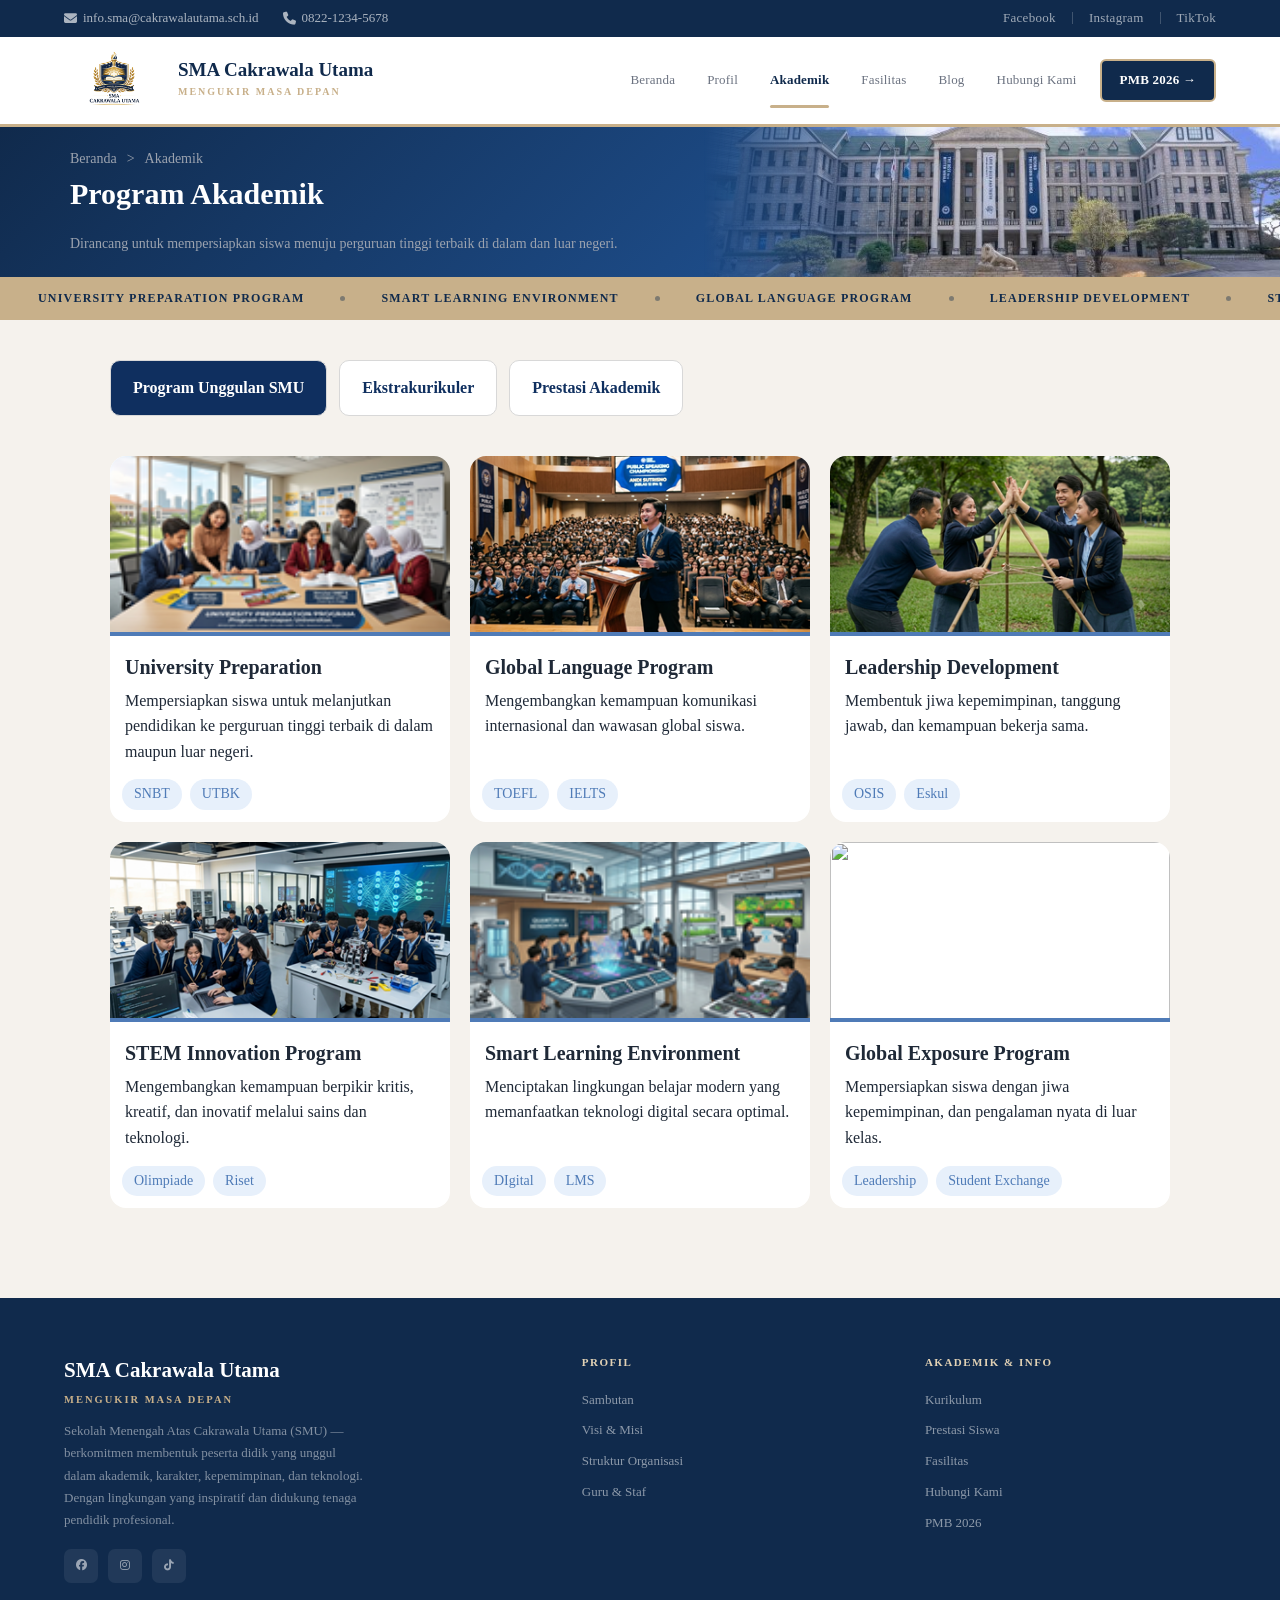
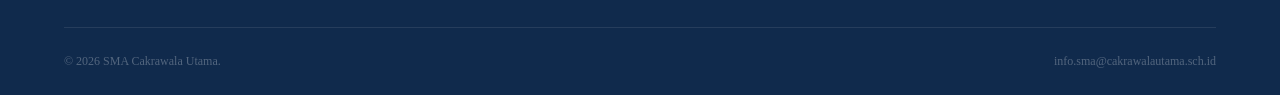
==== commit 8e82fdfa: "bantuan dari copilot" ====
--- a/akademik.html
+++ b/akademik.html
@@ -3,12 +3,51 @@
     <head>
     <meta charset="UTF-8">
     <meta name="viewport" content="width=device-width, initial-scale=1.0">
+    <meta name="description" content="Program akademik SMA Cakrawala Utama - Kurikulum modern, ekstrakurikuler, dan program unggulan untuk mengembangkan potensi siswa secara optimal.">
+    <meta name="keywords" content="Program Akademik, Kurikulum, Ekstrakurikuler, STEM, Bahasa Asing, Kepemimpinan">
+    <meta name="author" content="SMA Cakrawala Utama">
+    
+    <!-- Open Graph Tags -->
+    <meta property="og:type" content="website">
+    <meta property="og:title" content="SMA Cakrawala Utama - Program Akademik">
+    <meta property="og:description" content="Jelajahi program akademik dan ekstrakurikuler yang dirancang untuk mengembangkan potensi siswa.">
+    <meta property="og:image" content="/assets/images/pages/logo.png">
+    <meta property="og:url" content="https://cakrawalautama.sch.id/akademik.html">
+    
+    <!-- Twitter Card -->
+    <meta name="twitter:card" content="summary">
+    <meta name="twitter:title" content="Program Akademik SMA Cakrawala Utama">
+    <meta name="twitter:description" content="Kurikulum modern dan program unggulan untuk siswa.">
+    <meta name="twitter:image" content="/assets/images/pages/logo.png">
+    
     <title>SMA Cakrawala Utama - Akademik</title>
     <link rel="preconnect" href="https://fonts.googleapis.com">
     <link rel="stylesheet" href="/assets/css/style.css">
     <link rel="icon" type="image/jpeg" href="/assets/images/pages/logo.png">
     <link href="https://fonts.googleapis.com/css2?family=Playfair+Display:wght@500;600;700&family=Plus+Jakarta+Sans:wght@300;400;500;600;700&display=swap" rel="stylesheet">
     <link rel="stylesheet" href="https://cdnjs.cloudflare.com/ajax/libs/font-awesome/6.5.1/css/all.min.css">
+    
+    <!-- Schema.org BreadcrumbList Markup -->
+    <script type="application/ld+json">
+    {
+      "@context": "https://schema.org",
+      "@type": "BreadcrumbList",
+      "itemListElement": [
+        {
+          "@type": "ListItem",
+          "position": 1,
+          "name": "Beranda",
+          "item": "https://cakrawalautama.sch.id/index.html"
+        },
+        {
+          "@type": "ListItem",
+          "position": 2,
+          "name": "Akademik",
+          "item": "https://cakrawalautama.sch.id/akademik.html"
+        }
+      ]
+    }
+    </script>
 </head>
 
 <body>
@@ -49,8 +88,27 @@
             <a href="profil.html">Profil</a>
             <a href="akademik.html">Akademik</a>
             <a href="fasilitas.html">Fasilitas</a>
+            <a href="blog.html">Blog</a>
             <a href="hubungi.html">Hubungi Kami</a>
             <a href="pmb.html" class="nav-pmb">PMB 2026 →</a>
+        </nav>
+
+        <!-- Hamburger Menu Button -->
+        <button class="hamburger-menu" id="hamburgerBtn">
+            <span></span>
+            <span></span>
+            <span></span>
+        </button>
+
+        <!-- Mobile Menu -->
+        <nav class="mobile-menu" id="mobileMenu">
+            <a href="index.html">Beranda</a>
+            <a href="profil.html">Profil</a>
+            <a href="akademik.html">Akademik</a>
+            <a href="fasilitas.html">Fasilitas</a>
+            <a href="blog.html">Blog</a>
+            <a href="hubungi.html">Hubungi Kami</a>
+            <a href="pmb.html" class="nav-pmb-mobile">PMB 2026 →</a>
         </nav>
     </header>
 
@@ -302,5 +360,10 @@
 
     <script src="/assets/js/script.js"></script>
 
+    <!-- Back-to-Top Button -->
+    <button class="back-to-top" id="backToTopBtn">
+        <i class="fa-solid fa-chevron-up"></i>
+    </button>
+
     </body>
 </html>
--- a/assets/css/style.css
+++ b/assets/css/style.css
@@ -2,6 +2,31 @@
   margin: 0;
   padding: 0;
   box-sizing: border-box;
+}
+
+
+
+html{scroll-behavior:smooth;font-size:16px;}
+body{overflow-x:hidden;-webkit-font-smoothing:antialiased;text-rendering:optimizeLegibility;-webkit-text-size-adjust:100%;}
+img{display:block;max-width:100%;height:auto;}
+svg{flex-shrink:0;}
+button,input,textarea,select{font:inherit;}
+section{position:relative;}
+/* Mobile Touch Optimization */
+@media (max-width: 768px) {
+  button, a, .btn-emas, .btn-outline, .nav-pmb, .quick-link, .artikel-card, .artikel-featured {
+    min-height: 44px;
+    min-width: 44px;
+  }
+}
+.container{width:min(1200px,calc(100% - 48px));margin-inline:auto;}
+:root{
+  --shadow-sm:0 4px 12px rgba(0,0,0,.08);
+  --shadow:0 12px 35px rgba(0,0,0,.10);
+  --shadow-lg:0 20px 60px rgba(0,0,0,.14);
+  --radius-sm:10px;
+  --radius:16px;
+  --radius-lg:24px;
 }
 
 :root {
@@ -13,6 +38,10 @@
   --emas:           #c8b08a;
   --emas-terang:    #E2D2B5;
   --emas-muda:      #F8F4EC;
+
+  --hijau-gelap:    #14251f;
+  --hijau-mid:      #3d6b56;
+  --hijau-aksen:    #6cc19b;
 
   --putih:          #ffffff;
   --krem:           #F5F2ED;
@@ -159,6 +188,81 @@
 nav a:hover {
   background: var(--biru-muda);
   color: var(--biru-tua);
+}
+
+/* Hamburger Menu */
+.hamburger-menu {
+  display: none;
+  flex-direction: column;
+  gap: 5px;
+  background: none;
+  border: none;
+  cursor: pointer;
+  padding: 8px;
+}
+
+.hamburger-menu span {
+  width: 25px;
+  height: 3px;
+  background: var(--biru-tua);
+  border-radius: 2px;
+  transition: 0.3s ease;
+}
+
+.hamburger-menu.active span:nth-child(1) {
+  transform: rotate(45deg) translate(10px, 10px);
+}
+
+.hamburger-menu.active span:nth-child(2) {
+  opacity: 0;
+}
+
+.hamburger-menu.active span:nth-child(3) {
+  transform: rotate(-45deg) translate(7px, -7px);
+}
+
+/* Mobile Menu */
+.mobile-menu {
+  display: none;
+  flex-direction: column;
+  position: absolute;
+  top: 100%;
+  left: 0;
+  right: 0;
+  background: var(--putih);
+  border-bottom: 3px solid var(--emas);
+  box-shadow: 0 4px 12px rgba(0, 0, 0, 0.1);
+  z-index: 99;
+  padding: 16px 0;
+}
+
+.mobile-menu a {
+  display: block;
+  padding: 12px 20px;
+  color: var(--teks-sedang);
+  font-size: 14px;
+  font-weight: 500;
+  border-bottom: 1px solid rgba(0, 0, 0, 0.05);
+  transition: 0.2s ease;
+}
+
+.mobile-menu a:hover {
+  background: var(--biru-muda);
+  color: var(--biru-tua);
+  padding-left: 24px;
+}
+
+.mobile-menu a.nav-pmb-mobile {
+  background: var(--biru-tua);
+  color: var(--putih);
+  border: none;
+  border-radius: 6px;
+  margin: 8px 16px;
+  font-weight: 700;
+}
+
+.mobile-menu a.nav-pmb-mobile:hover {
+  background: var(--biru-mid);
 }
 
 nav .nav-pmb {
@@ -445,7 +549,7 @@
 
 .strip-emas {
   background: var(--emas);
-  padding: 12px 64px;
+  padding: 12px 38px;
   display: flex;
   gap: 36px;
   align-items: center;
@@ -1174,7 +1278,7 @@
   mask-image: linear-gradient(to right, transparent 0%, black 40%);
 }
 
-.profil-section{
+.profil-section, .hub-section{
   max-width: 1200px;
   margin: 40px auto 80px;
   padding: 0 70px;
@@ -1623,14 +1727,14 @@
 
 /*Bagian Kegiatan ya chan, awas susah nyari nya*/
 
-.grid-akademik, .section-ekskul {
+.grid-akademik, .section-ekskul, .grid-fasilitas {
   display : grid;
-  grid-template-columns: repeat(auto-fit,minmax(300px, 1fr) );
+  grid-template-columns: repeat(3,minmax(300px, 1fr) );
   gap : 20px;
   padding : 10px 0;
 }
 
-.card-unggulan, .card-eskul {
+.card-unggulan, .card-eskul, .card-fa-akademik {
   background-color: var(--putih);
   border-radius: 16px;
   overflow: hidden;
@@ -1641,25 +1745,25 @@
   height: 100%;
 }
 
-.card-unggulan:hover, .card-eskul:hover {
+.card-unggulan:hover, .card-eskul:hover, .card-fa-akademik:hover {
   transform: translateY(-5px);
   box-shadow: 0 4px 15px rgba(0, 0, 0, 0.03);
 }
 
-.card-unggulan img, .card-eskul img{
+.card-unggulan img, .card-eskul img, .card-fa-akademik img{
   width: 100%;
   height: 180px;
   object-fit:inherit;
   border-bottom: 4px solid var(--biru-aksen);
 }
 
-.card-unggulan h3, .card-eskul h3{
+.card-unggulan h3, .card-eskul h3, .card-fa-akademik h3{
   font-size : 20px;
   padding: 15px 15px 5px;
   text-align: left;
 }
 
-.card-unggulan p{
+.card-unggulan p, .card-fa-akademik p{
   font-size : 16px;
   padding: 0px 15px 15px;
 }
@@ -1691,4 +1795,1816 @@
   padding: 2px 0 2px 15px;
   text-align: left;
   position :  relative;
-}+}
+
+/*Bagian Fasilitas ya channn!!*/
+
+.section-label{
+  display: flex;
+  align-items: center;
+  gap: 10px;
+  margin-bottom: 20px;
+}
+
+.section-label::before{
+  content: ' ';
+  display: block;
+  width: 4px;
+  height: 22px;
+  background: var(--emas);
+  border-radius: 2px;
+}
+
+.section-label h2{
+  font-size: 22px;
+  font-weight: 500;
+  color: var(--teks-gelap)
+}
+
+.card-fa-akademik {
+  position: relative;
+  display: block;
+}
+
+.badge-fasilitas{
+  position: absolute;
+  top: 10px;
+  color: var(--biru-muda);
+  background-color: var(--biru-tua);
+  left : 10px;
+  z-index: 10;
+  font-size: 14px;
+  padding: 4px 12px;
+  border: 16px;
+  border-radius: 16px;
+}
+
+.badge-fasilitas-olah{
+  position: absolute;
+  top: 10px;
+  color: var(--teks-gelap);
+  background-color: var(--emas);
+  left : 10px;
+  z-index: 10;
+  font-size: 14px;
+  padding: 4px 12px;
+  border: 16px;
+  border-radius: 16px;
+}
+
+.badge-fasilitas-sebu{
+  position: absolute;
+  top: 10px;
+  color: var(--biru-tua);
+  background-color: var(--emas-muda);
+  left : 10px;
+  z-index: 10;
+  font-size: 14px;
+  padding: 4px 12px;
+  border: 16px;
+  border-radius: 16px;
+}
+
+/*Bagian Hubungi!!*/
+
+.hub-wrapper{
+  opacity: 0;
+  transform: translateY(20px);
+  animation: fadeSlide .45s ease forwards;
+  /*background-color: var(--putih);*/
+  border-radius: 15px;
+}
+.contact-wrapper{
+  display: grid;
+  grid-template-columns: repeat(3,1fr);
+  gap: 20px;
+  max-width: 1100px;
+  margin: auto;
+}
+
+.contact-card{
+  background-color: var(--putih);
+  border-radius: 16px;
+  padding: 28px;
+  align-items: center;
+  gap: 24px;
+  box-shadow: 0 4px 15px rgba(0, 0, 0, 0.03);
+  position: relative;
+}
+
+.contact-card:hover{
+  transform:translateY(-6px);
+  box-shadow: 0 4px 15px rgba(0, 0, 0, 0.05);
+}
+
+.contact-card:hover .inform-icon{
+  transform: rotate(-8deg) scale(1.08);
+}
+
+.contact-card:hover .garis{
+  width: 60px;
+  height: 5px;
+}
+
+
+.contact-card a{
+  display : flex;
+  align-items: flex-start;
+  gap : 18px;
+  text-decoration: none;
+  color: inherit;
+  width: 100%;
+}
+
+.inform-icon{
+  flex-shrink:0;
+  width:46px;
+  height:46px;
+  border-radius:14px;
+  display:flex;
+  justify-content:center;
+  align-items:center;
+  font-size:32px;
+  position:relative;
+  transition: 0.3 ease;
+}
+
+.kampus{
+  color: #214C9A;
+  background-color: #E8F1FF;
+}
+
+.wa{
+  color: #25D366;
+  background-color: #E8F8EF;
+}
+
+.gmail{
+  color: #C99218;
+  background-color: #FFF6DE;
+}
+
+
+.contact-card{
+  display: flex;
+  align-items: center;
+}
+
+.contact-card a{
+  gap:28px;
+}
+
+.garis{
+  content: "";
+  position: absolute;
+  left: 150px;
+  top: 12px;
+  width: 40px;
+  height: 5px;
+  background: var(--emas-terang);
+  border-radius: 20px;
+}
+
+.inform-teks h3{
+  font-size:20px;
+  color:var(--teks-gelap);
+  font-weight: 600;
+}
+
+.inform-teks p {
+  font-size: 16px;
+  color: var(--teks-gelap);
+  line-height:1.8;
+}
+
+.inform-teks small{
+  font-size: 16px;
+  color: var(--teks-sedang)
+}
+
+.btn-inform-social{
+  position: relative;
+  overflow: hidden;
+  transition: .35s ease;
+}
+
+.btn-inform-social::before{
+  content: "";
+  position: absolute;
+  top: -40px;
+  left: -100px;
+  width: 35px;
+  height: 180px;
+  background: rgba(255,255,255,.4);
+  transform: rotate(25deg);
+  transition: .8s ease;
+}
+
+.btn-inform-social:hover::before{
+  left: 130%;
+}
+
+.btn-map{
+  color: #214C9A;
+  background-color: #E8F1FF ;
+  padding: 2px 14px 2px 18px;
+  align-self: center;
+  border-radius: 10px;
+}
+
+.btn-map:hover{
+  color: #E8F1FF;
+  background-color: #214C9A;
+}
+
+.btn-email{
+  color: #C99218;
+  background-color: #FFF6DE;
+  padding: 2px 14px 2px 18px;
+  align-self: center;
+  border-radius: 10px;
+}
+
+.btn-email:hover{
+  background-color: #C99218;
+  color: #FFF6DE;
+}
+
+.btn-wa{
+  color: #25D366;
+  background-color: #E8F8EF;
+  padding: 2px 14px 2px 18px;
+  align-self: center;
+  border-radius: 10px;
+}
+
+.btn-wa:hover{
+  background-color: #25D366;
+  color: #E8F8EF;
+}
+
+.fb{
+  background: #1877F2;
+  color: #FFFFFF;
+}
+
+
+.fb-btn{
+  background: #EEF5FF;
+  color: #1877F2;
+  padding: 2px 0 2px 18px;
+  align-self: center;
+  border-radius: 10px;
+}
+
+.fb-btn:hover{
+  background: #1877f2;
+  color:#FFFFFF
+}
+
+.ig{
+  color: #ffffff;
+  background: radial-gradient(circle at 30% 107%, #fdf497 0%, #fdf497 5%, #fd5949 45%, #d6249f 60%, #285AEB 90%);
+}
+
+.ig-btn{
+  background: #FFF2F4;
+  color: #E1306C;
+  padding: 2px 0 2px 18px;
+  align-self: center;
+  border-radius: 10px;
+}
+
+.ig-btn:hover{
+  background: #E1306C;
+  color:#FFF2F4;
+}
+
+.tt{
+  background: #111111;
+  color: #FFFFFF;
+}
+
+.tt-btn{
+  background: #FFFFFF;
+  border: 1px solid #D8D8D8;
+  color: #111111;
+  padding: 2px 0 2px 18px;
+  align-self: center;
+  border-radius: 10px;
+}
+
+.tt-btn:hover{
+  background: #111111;
+  color: #FFFFFF;
+}
+
+.card-sosmed-section, .card-form, .card-lokasi {
+  background: #ffffff;
+  border-radius: 12px;
+  padding: 25px;
+  margin-bottom: 25px;
+  box-shadow: 0 2px 5px rgba(0,0,0,0.02);
+}
+
+.kontak-information {
+  display: flex;
+  align-items: center;
+  margin-bottom: 20px;
+}
+
+
+.sosmed-container {
+  display: flex;
+  gap: 15px;
+}
+
+.sosmed-box {
+  flex: 1;
+  background-color: #f7f6f0;
+  padding: 12px;
+  border-radius: 8px;
+  font-size: 13px;
+}
+
+.sosmed-box strong {
+  display: block;
+  color: #333;
+  margin-bottom: 2px;
+}
+
+.sosmed-box span {
+  color: #666;
+}
+
+.form-group {
+  margin-bottom: 18px;
+}
+
+.form-group label {
+  display: block;
+  font-size: 16px;
+  font-weight: 600;
+  color: #333;
+  margin-bottom: 6px;
+}
+
+.form-group input, .form-group select, .form-group textarea {
+  width: 100%;
+  padding: 10px 12px;
+  border: 1px solid #e0e0e0;
+  border-radius: 6px;
+  font-size: 14px;
+  box-sizing: border-box;
+  background-color: #fff;
+}
+
+.form-group input::placeholder, .form-group textarea::placeholder {
+  color: #a0a0a0;
+}
+
+.form-buttons {
+  display: flex;
+  gap: 12px;
+  margin-top: 25px;
+}
+
+.btn-kirim {
+  background-color: #c5a85c; 
+  color: #ffffff;
+  border: none;
+  padding: 12px 24px;
+  border-radius: 6px;
+  cursor: pointer;
+  font-weight: 600;
+  font-size: 14px;
+}
+
+.btn-reset {
+  background-color: transparent;
+  color: #1c2a5e;
+  border: 1px solid #1c2a5e;
+  padding: 12px 24px;
+  border-radius: 6px;
+  cursor: pointer;
+  /* font-weight: 600; */
+  font-size: 14px;
+}
+
+/* Form Message Styles */
+.form-message {
+  padding: 16px;
+  border-radius: 8px;
+  margin-bottom: 20px;
+  display: flex;
+  align-items: center;
+  font-weight: 500;
+  animation: slideDown 0.3s ease-out;
+}
+
+.form-message.success {
+  background-color: #d4edda;
+  color: #155724;
+  border: 1px solid #c3e6cb;
+}
+
+.form-message.success::before {
+  content: "✓ ";
+  margin-right: 8px;
+  font-size: 18px;
+}
+
+.form-message.error {
+  background-color: #f8d7da;
+  color: #721c24;
+  border: 1px solid #f5c6cb;
+}
+
+.form-message.error::before {
+  content: "✕ ";
+  margin-right: 8px;
+  font-size: 18px;
+}
+
+/* Form Field Error Styles */
+.form-error {
+  display: block;
+  color: #d32f2f;
+  font-size: 12px;
+  margin-top: 4px;
+  min-height: 16px;
+}
+
+.form-group input.error,
+.form-group select.error,
+.form-group textarea.error {
+  border-color: #d32f2f;
+  background-color: #ffebee;
+}
+
+/* Form Loading State */
+#submitBtn:disabled {
+  opacity: 0.7;
+  cursor: not-allowed;
+}
+
+#submitBtn.loading::after {
+  content: "";
+  display: inline-block;
+  width: 14px;
+  height: 14px;
+  margin-left: 8px;
+  border: 2px solid rgba(255,255,255,0.3);
+  border-top-color: #ffffff;
+  border-radius: 50%;
+  animation: spin 0.6s linear infinite;
+}
+
+@keyframes slideDown {
+  from {
+    opacity: 0;
+    transform: translateY(-10px);
+  }
+  to {
+    opacity: 1;
+    transform: translateY(0);
+  }
+}
+
+@keyframes spin {
+  to {
+    transform: rotate(360deg);
+  }
+}
+
+.peta-wrapper {
+  background-color: #cbd8c4;
+  color: #425439;
+  height: 200px;
+  border-radius: 8px;
+  display: flex;
+  justify-content: center;
+  align-items: center;
+  font-size: 14px;
+  font-weight: 500;
+}
+
+/* PMB Page Styling */
+.pmb-section {
+  max-width: 1200px;
+  margin: 60px auto;
+  padding: 0 70px;
+}
+
+.pmb-header {
+  text-align: center;
+  margin-bottom: 50px;
+}
+
+.pmb-header h2 {
+  font-family: 'Merriweather', serif;
+  font-size: 36px;
+  color: var(--biru-tua);
+  margin-bottom: 16px;
+}
+
+.pmb-header p {
+  font-size: 16px;
+  color: var(--teks-sedang);
+  max-width: 600px;
+  margin: 0 auto;
+  line-height: 1.6;
+}
+
+.pmb-grid {
+  display: grid;
+  grid-template-columns: repeat(3, 1fr);
+  gap: 24px;
+  margin-bottom: 60px;
+}
+
+.pmb-card {
+  background: var(--putih);
+  border-radius: 16px;
+  padding: 32px;
+  text-align: center;
+  box-shadow: 0 4px 15px rgba(0, 0, 0, 0.08);
+  transition: 0.3s ease;
+  border-top: 4px solid var(--emas);
+}
+
+.pmb-card:hover {
+  transform: translateY(-8px);
+  box-shadow: 0 8px 25px rgba(0, 0, 0, 0.12);
+}
+
+.pmb-icon {
+  width: 60px;
+  height: 60px;
+  background: var(--biru-muda);
+  color: var(--biru-tua);
+  border-radius: 12px;
+  display: flex;
+  align-items: center;
+  justify-content: center;
+  font-size: 28px;
+  margin: 0 auto 20px;
+}
+
+.pmb-card h3 {
+  font-family: 'Merriweather', serif;
+  font-size: 20px;
+  color: var(--biru-tua);
+  margin-bottom: 16px;
+}
+
+.pmb-card p {
+  font-size: 14px;
+  color: var(--teks-sedang);
+  line-height: 1.6;
+  margin: 8px 0;
+}
+
+.pmb-card ul,
+.pmb-card ol {
+  font-size: 14px;
+  color: var(--teks-sedang);
+  line-height: 1.8;
+}
+
+.pmb-card li {
+  margin: 6px 0;
+}
+
+/* Timeline */
+.pmb-timeline {
+  max-width: 1200px;
+  margin: 80px auto;
+  padding: 0 70px;
+}
+
+.pmb-timeline h2 {
+  font-family: 'Merriweather', serif;
+  font-size: 36px;
+  color: var(--biru-tua);
+  text-align: center;
+  margin-bottom: 50px;
+}
+
+.timeline {
+  position: relative;
+  padding: 20px 0;
+}
+
+.timeline::before {
+  content: '';
+  position: absolute;
+  left: 50%;
+  transform: translateX(-50%);
+  width: 4px;
+  height: 100%;
+  background: var(--emas);
+  top: 0;
+}
+
+.timeline-item {
+  margin-bottom: 40px;
+  width: 48%;
+  position: relative;
+}
+
+.timeline-item:nth-child(odd) {
+  margin-left: 0;
+  text-align: right;
+  padding-right: 40px;
+}
+
+.timeline-item:nth-child(even) {
+  margin-left: 52%;
+  text-align: left;
+  padding-left: 40px;
+}
+
+.timeline-marker {
+  position: absolute;
+  width: 20px;
+  height: 20px;
+  background: var(--emas);
+  border: 4px solid var(--putih);
+  border-radius: 50%;
+  top: 20px;
+  box-shadow: 0 0 0 4px var(--biru-tua);
+}
+
+.timeline-item:nth-child(odd) .timeline-marker {
+  right: -54px;
+}
+
+.timeline-item:nth-child(even) .timeline-marker {
+  left: -54px;
+}
+
+.timeline-content {
+  background: var(--putih);
+  padding: 24px;
+  border-radius: 12px;
+  box-shadow: 0 4px 12px rgba(0, 0, 0, 0.08);
+  border-left: 4px solid var(--biru-tua);
+}
+
+.timeline-item:nth-child(even) .timeline-content {
+  border-left: none;
+  border-right: 4px solid var(--biru-tua);
+}
+
+.timeline-content h4 {
+  color: var(--biru-tua);
+  font-size: 18px;
+  margin-bottom: 8px;
+}
+
+.timeline-content p {
+  color: var(--teks-sedang);
+  font-size: 14px;
+  line-height: 1.6;
+}
+
+/* PMB CTA Section */
+.pmb-cta {
+  background: linear-gradient(135deg, var(--biru-tua) 0%, var(--biru-mid) 100%);
+  padding: 80px 70px;
+  margin: 60px 0 0 0;
+  text-align: center;
+}
+
+.pmb-cta-content h2 {
+  font-family: 'Merriweather', serif;
+  font-size: 42px;
+  color: var(--putih);
+  margin-bottom: 16px;
+}
+
+.pmb-cta-content p {
+  color: rgba(255, 255, 255, 0.8);
+  font-size: 18px;
+  margin-bottom: 32px;
+  max-width: 600px;
+  margin-left: auto;
+  margin-right: auto;
+}
+
+.pmb-cta-buttons {
+  display: flex;
+  gap: 20px;
+  justify-content: center;
+  flex-wrap: wrap;
+}
+
+.btn-pmb-daftar,
+.btn-pmb-info {
+  display: inline-flex;
+  align-items: center;
+  gap: 10px;
+  padding: 16px 32px;
+  border-radius: 10px;
+  font-size: 16px;
+  font-weight: 700;
+  text-decoration: none;
+  transition: 0.3s ease;
+}
+
+.btn-pmb-daftar {
+  background: var(--emas);
+  color: var(--biru-tua);
+}
+
+.btn-pmb-daftar:hover {
+  background: var(--emas-terang);
+  transform: translateY(-2px);
+}
+
+.btn-pmb-info {
+  background: rgba(255, 255, 255, 0.2);
+  color: var(--putih);
+  border: 2px solid var(--putih);
+}
+
+.btn-pmb-info:hover {
+  background: rgba(255, 255, 255, 0.3);
+  transform: translateY(-2px);
+}
+
+@media (max-width: 768px) {
+  .kontak-wrapper {
+    grid-template-columns: 1fr;
+  }
+
+  /* Grid Responsive untuk Akademik & Fasilitas */
+  .grid-akademik,
+  .section-ekskul,
+  .grid-fasilitas {
+    grid-template-columns: 1fr;
+    gap: 16px;
+  }
+
+  .card-unggulan,
+  .card-eskul,
+  .card-fa-akademik {
+    padding: 14px;
+    border-radius: 12px;
+  }
+
+  .card-unggulan img,
+  .card-eskul img,
+  .card-fa-akademik img {
+    height: 150px;
+  }
+
+  .card-unggulan h3,
+  .card-eskul h3,
+  .card-fa-akademik h3 {
+    font-size: 16px;
+    padding: 12px 12px 4px;
+  }
+
+  .card-unggulan p,
+  .card-fa-akademik p {
+    font-size: 14px;
+    padding: 0 12px 12px;
+  }
+
+  .badge-item-aka {
+    margin: 8px 0 10px 10px;
+  }
+
+  .card-unggulan span,
+  .card-eskul span {
+    font-size: 12px;
+    padding: 3px 10px;
+  }
+
+  .card-eskul ul li {
+    font-size: 14px;
+    padding: 2px 0 2px 12px;
+  }
+
+  /* Contact Cards Responsive */
+  .contact-wrapper {
+    grid-template-columns: 1fr;
+    gap: 16px;
+  }
+
+  .contact-card {
+    padding: 20px;
+  }
+
+  .contact-card a {
+    gap: 16px;
+  }
+
+  .inform-icon {
+    width: 40px;
+    height: 40px;
+    font-size: 24px;
+  }
+
+  .garis {
+    left: 120px;
+    width: 35px;
+  }
+
+  .inform-teks h3 {
+    font-size: 16px;
+  }
+
+  .inform-teks p {
+    font-size: 14px;
+  }
+
+  .inform-teks small {
+    font-size: 13px;
+  }
+
+  /* Guru Grid */
+  .guru-grid {
+    grid-template-columns: repeat(2, 1fr);
+    gap: 16px;
+  }
+
+  .guru-card img {
+    height: 200px;
+  }
+
+  .guru-card h4 {
+    padding: 12px 12px 3px;
+    font-size: 14px;
+  }
+
+  .guru-card span {
+    font-size: 12px;
+    padding: 0 12px 16px;
+  }
+
+  .btn-guru button {
+    margin: 20px auto;
+    padding: 10px;
+    font-size: 13px;
+  }
+
+  /* Stats Keterangan */
+  .stats-keterangan {
+    grid-template-columns: repeat(2, 1fr);
+    gap: 12px;
+  }
+
+  .stat-box-ket {
+    padding: 16px;
+  }
+
+  .stat-box-ket h3 {
+    font-size: 20px;
+  }
+
+  .stat-box-ket p {
+    font-size: 12px;
+  }
+}
+
+@media (max-width: 480px) {
+  /* Extra Small Grid Layouts */
+  .grid-akademik,
+  .section-ekskul,
+  .grid-fasilitas {
+    grid-template-columns: 1fr;
+    gap: 12px;
+  }
+
+  .card-unggulan,
+  .card-eskul,
+  .card-fa-akademik {
+    padding: 12px;
+  }
+
+  .card-unggulan img,
+  .card-eskul img,
+  .card-fa-akademik img {
+    height: 130px;
+  }
+
+  .card-unggulan h3,
+  .card-eskul h3,
+  .card-fa-akademik h3 {
+    font-size: 14px;
+    padding: 10px 10px 3px;
+  }
+
+  .card-unggulan p,
+  .card-fa-akademik p {
+    font-size: 13px;
+    padding: 0 10px 10px;
+  }
+
+  .contact-wrapper {
+    grid-template-columns: 1fr;
+    gap: 12px;
+  }
+
+  .contact-card {
+    padding: 16px;
+  }
+
+  .contact-card a {
+    gap: 12px;
+  }
+
+  .inform-icon {
+    width: 36px;
+    height: 36px;
+    font-size: 20px;
+  }
+
+  .garis {
+    left: 100px;
+    width: 30px;
+  }
+
+  .inform-teks h3 {
+    font-size: 14px;
+  }
+
+  .inform-teks p {
+    font-size: 12px;
+  }
+
+  .guru-grid {
+    grid-template-columns: 1fr;
+    gap: 12px;
+  }
+
+  .guru-card img {
+    height: 180px;
+  }
+
+  .guru-card h4 {
+    padding: 10px 10px 2px;
+    font-size: 13px;
+  }
+
+  .guru-card span {
+    font-size: 11px;
+    padding: 0 10px 12px;
+  }
+
+  .btn-guru button {
+    margin: 16px auto;
+    padding: 8px 14px;
+    font-size: 12px;
+  }
+
+  .stats-keterangan {
+    grid-template-columns: 1fr;
+  }
+
+  .stat-box-ket {
+    padding: 12px;
+  }
+
+  .stat-box-ket h3 {
+    font-size: 18px;
+  }
+
+  .stat-box-ket p {
+    font-size: 11px;
+  }
+
+  .badge-fasilitas,
+  .badge-fasilitas-olah,
+  .badge-fasilitas-sebu {
+    font-size: 11px;
+    padding: 3px 8px;
+  }
+
+  .section-label h2 {
+    font-size: 18px;
+  }
+}
+
+
+/* ===== COMPREHENSIVE MOBILE RESPONSIVE ===== */
+@media (max-width: 768px) {
+  /* Global */
+  html { font-size: 15px; }
+  
+  .container {
+    width: calc(100% - 32px);
+  }
+
+  /* Topbar */
+  .topbar {
+    padding: 10px 16px;
+    flex-direction: column;
+    gap: 12px;
+    font-size: 12px;
+  }
+
+  .topbar-kiri {
+    gap: 12px;
+    flex-direction: column;
+    width: 100%;
+  }
+
+  .topbar-kiri a {
+    font-size: 12px;
+  }
+
+  .topbar-kanan {
+    gap: 10px;
+    font-size: 11px;
+  }
+
+  .topbar-divider {
+    height: 10px;
+  }
+
+  /* Header */
+  header {
+    padding: 12px 16px;
+    height: auto;
+    flex-wrap: wrap;
+    gap: 12px;
+  }
+
+  .logo-area {
+    gap: 10px;
+    width: 100%;
+    justify-content: center;
+  }
+
+  .logo-lingkaran {
+    width: 70px;
+    height: 70px;
+  }
+
+  .logo-lingkaran img {
+    width: 90px;
+    height: 90px;
+  }
+
+  .logo-teks h1 {
+    font-size: 16px;
+  }
+
+  .logo-teks p {
+    font-size: 9px;
+  }
+
+  nav {
+    width: 100%;
+    justify-content: center;
+    gap: 6px;
+  }
+
+  nav a {
+    padding: 8px 12px;
+    font-size: 12px;
+  }
+
+  nav a.active::after {
+    left: 12px;
+    right: 12px;
+    bottom: -6px;
+  }
+
+  nav .nav-pmb {
+    padding: 8px 14px;
+    font-size: 12px;
+    margin-left: 0;
+  }
+
+  /* Hamburger Menu Responsive */
+  .hamburger-menu {
+    display: flex;
+  }
+
+  .nav-links {
+    display: none;
+  }
+
+  .mobile-menu.active {
+    display: flex;
+  }
+
+  /* Hero Section */
+  .hero {
+    padding: 40px 16px 48px;
+    min-height: auto;
+  }
+
+  .hero-deko-1,
+  .hero-deko-2 {
+    display: none;
+  }
+
+  .hero-inner {
+    grid-template-columns: 1fr;
+    gap: 32px;
+  }
+
+  .hero-teks h2 {
+    font-size: 28px;
+    line-height: 1.2;
+    margin-bottom: 12px;
+  }
+
+  .hero-teks > p {
+    font-size: 14px;
+    max-width: 100%;
+    margin-bottom: 24px;
+  }
+
+  .hero-badge {
+    font-size: 10px;
+    padding: 6px 12px;
+  }
+
+  .hero-tombol {
+    flex-direction: column;
+    gap: 10px;
+  }
+
+  .btn-emas,
+  .btn-outline {
+    width: 100%;
+    text-align: center;
+    padding: 12px 20px;
+    font-size: 12px;
+  }
+
+  .hero-statistik {
+    flex-direction: column;
+    gap: 16px;
+    margin-top: 32px;
+    border: none;
+  }
+
+  .stat {
+    border-right: none;
+    padding: 0;
+    border-bottom: none;
+  }
+
+  .stat-angka {
+    font-size: 24px;
+  }
+
+  .stat-label {
+    font-size: 11px;
+  }
+
+  .hero-foto {
+    height: 280px;
+  }
+
+  .hero-foto::before {
+    display: none;
+  }
+
+  .hero-foto::after {
+    display: none;
+  }
+
+  .foto-badge {
+    font-size: 10px;
+    padding: 6px 12px;
+    bottom: -10px;
+    right: 12px;
+  }
+
+  .foto-sudut {
+    display: none;
+  }
+
+  /* Strip Emas */
+  .strip-emas {
+    padding: 10px 16px;
+    gap: 16px;
+    overflow-x: auto;
+  }
+
+  .strip-item {
+    font-size: 11px;
+  }
+
+  /* Content */
+  .konten-utama {
+    padding: 40px 16px;
+    gap: 32px;
+  }
+
+  .label-seksi {
+    margin-bottom: 24px;
+  }
+
+  .label-seksi h3 {
+    font-size: 22px;
+  }
+
+  /* Articles */
+  .artikel-featured {
+    margin-bottom: 20px;
+  }
+
+  .artikel-gambar {
+    height: 200px;
+  }
+
+  .artikel-body {
+    padding: 20px 16px;
+  }
+
+  .artikel-featured h4 {
+    font-size: 18px;
+  }
+
+  .artikel-card {
+    flex-direction: column;
+    gap: 12px;
+    padding: 14px;
+  }
+
+  .artikel-card-thumb {
+    width: 100%;
+    height: 150px;
+  }
+
+  .artikel-card h5 {
+    font-size: 13px;
+  }
+
+  /* Sidebar */
+  .sidebar-kartu {
+    padding: 18px;
+    margin-bottom: 16px;
+  }
+
+  .sidebar-label h4 {
+    font-size: 12px;
+  }
+
+  .quick-link {
+    padding: 8px 0;
+  }
+
+  .ql-ikon {
+    width: 32px;
+    height: 32px;
+  }
+
+  .ql-teks {
+    font-size: 12px;
+  }
+
+  /* PMB Card */
+  .kartu-pmb {
+    padding: 20px;
+    margin-bottom: 16px;
+  }
+
+  .kartu-pmb h4 {
+    font-size: 16px;
+  }
+
+  .kartu-pmb p {
+    font-size: 12px;
+  }
+
+  .pmb-tombol {
+    flex-direction: column;
+    gap: 8px;
+  }
+
+  .pmb-tombol a {
+    width: 100%;
+    text-align: center;
+    padding: 10px 16px !important;
+    font-size: 12px;
+  }
+
+  /* Footer */
+  footer {
+    padding: 32px 16px 16px;
+  }
+
+  .footer-stripe {
+    display: none;
+  }
+
+  .footer-atas {
+    grid-template-columns: 1fr;
+    gap: 32px;
+    padding-bottom: 24px;
+  }
+
+  .footer-brand h3 {
+    font-size: 18px;
+  }
+
+  .footer-brand p {
+    font-size: 12px;
+  }
+
+  .footer-kolom h4 {
+    font-size: 10px;
+  }
+
+  .footer-kolom a {
+    font-size: 12px;
+  }
+
+  .footer-bawah {
+    flex-direction: column;
+    gap: 8px;
+    text-align: center;
+  }
+
+  .footer-bawah p,
+  .footer-bawah span {
+    font-size: 11px;
+  }
+
+  /* Profile Section */
+  .profil-inner {
+    padding: 0;
+    min-height: 100px;
+  }
+
+  .profil-teks {
+    padding: 20px 16px;
+  }
+
+  .profil-teks h1 {
+    font-size: 22px;
+    margin-bottom: 10px;
+  }
+
+  .profil-foto {
+    display: none;
+  }
+
+  .profil-section,
+  .hub-section {
+    padding: 20px 16px;
+    margin: 20px auto 40px;
+  }
+
+  .tab-button {
+    margin-bottom: 20px;
+    gap: 8px;
+  }
+
+  .tab-btn {
+    padding: 10px 14px;
+    font-size: 12px;
+  }
+
+  .card-sambutan {
+    gap: 16px;
+    padding: 20px;
+    flex-direction: column;
+  }
+
+  .profil-grid {
+    width: 100px;
+    height: 120px;
+  }
+
+  .konten-sambutan h2 {
+    font-size: 20px;
+  }
+
+  .konten-sambutan p {
+    font-size: 14px;
+  }
+
+  .visi-m,
+  .misi {
+    padding: 20px;
+    font-size: 15px;
+  }
+
+  .visi-m h2,
+  .misi h2 {
+    font-size: 22px;
+  }
+
+  .card-sejarah {
+    padding: 20px;
+    gap: 16px;
+  }
+
+  .sejarah-banner {
+    height: 200px;
+  }
+
+  .sejarah-stats {
+    grid-template-columns: repeat(2, 1fr);
+    gap: 12px;
+  }
+
+  .stat-box {
+    padding: 15px;
+  }
+
+  .stat-box h3 {
+    font-size: 22px;
+  }
+
+  .stat-box p {
+    font-size: 12px;
+  }
+
+  .card-struktur {
+    padding: 20px 12px;
+  }
+
+  .chart-node {
+    width: 90%;
+    max-width: 160px;
+    padding: 10px 12px;
+  }
+
+  .chart-node h5 {
+    font-size: 12px;
+  }
+
+  .chart-node p {
+    font-size: 10px;
+  }
+
+  /* Contact Form */
+  .card-sosmed-section,
+  .card-form,
+  .card-lokasi {
+    padding: 20px;
+    margin-bottom: 20px;
+  }
+
+  .sosmed-container {
+    flex-direction: column;
+    gap: 12px;
+  }
+
+  .sosmed-box {
+    font-size: 12px;
+    padding: 10px;
+  }
+
+  .form-group label {
+    font-size: 14px;
+  }
+
+  .form-group input,
+  .form-group select,
+  .form-group textarea {
+    font-size: 13px;
+    padding: 10px;
+  }
+
+  .form-buttons {
+    flex-direction: column;
+    gap: 10px;
+  }
+
+  .btn-kirim,
+  .btn-reset {
+    width: 100%;
+    padding: 12px;
+    font-size: 13px;
+  }
+
+  .peta-wrapper {
+    height: 250px;
+    font-size: 12px;
+  }
+
+  .kontak-wrapper {
+    grid-template-columns: 1fr;
+  }
+
+  /* PMB Page Mobile */
+  .pmb-section {
+    padding: 0 20px;
+    margin: 40px auto;
+  }
+
+  .pmb-header h2 {
+    font-size: 28px;
+  }
+
+  .pmb-header p {
+    font-size: 14px;
+  }
+
+  .pmb-grid {
+    grid-template-columns: 1fr;
+    gap: 16px;
+  }
+
+  .pmb-card {
+    padding: 20px;
+  }
+
+  .pmb-icon {
+    width: 50px;
+    height: 50px;
+    font-size: 24px;
+  }
+
+  .pmb-card h3 {
+    font-size: 18px;
+  }
+
+  .pmb-timeline {
+    padding: 0 20px;
+    margin: 40px auto;
+  }
+
+  .pmb-timeline h2 {
+    font-size: 28px;
+  }
+
+  .timeline::before {
+    left: 20px;
+  }
+
+  .timeline-item {
+    width: 100%;
+    margin-left: 0 !important;
+    padding-left: 60px !important;
+    padding-right: 0 !important;
+    text-align: left !important;
+  }
+
+  .timeline-marker {
+    left: -4px !important;
+    right: auto !important;
+  }
+
+  .timeline-content {
+    border-left: 4px solid var(--biru-tua) !important;
+    border-right: none !important;
+  }
+
+  .pmb-cta {
+    padding: 40px 20px;
+    margin-top: 40px;
+  }
+
+  .pmb-cta-content h2 {
+    font-size: 28px;
+  }
+
+  .pmb-cta-content p {
+    font-size: 14px;
+  }
+
+  .pmb-cta-buttons {
+    flex-direction: column;
+  }
+
+  .btn-pmb-daftar,
+  .btn-pmb-info {
+    width: 100%;
+    justify-content: center;
+    padding: 14px 24px;
+    font-size: 14px;
+  }
+
+  /* Other Pages - AI, Akademik, etc */
+  .akademik-grid {
+    grid-template-columns: 1fr;
+  }
+
+  .akademik-card {
+    padding: 16px;
+  }
+
+  .akademik-card h3 {
+    font-size: 16px;
+  }
+
+  .akademik-card p {
+    font-size: 13px;
+  }
+}
+
+@media (max-width: 480px) {
+  /* Extra Small Devices */
+  html { font-size: 14px; }
+
+  .container {
+    width: calc(100% - 24px);
+  }
+
+  /* Topbar */
+  .topbar {
+    padding: 8px 12px;
+  }
+
+  .topbar-kiri a {
+    font-size: 11px;
+  }
+
+  .topbar-kanan {
+    font-size: 10px;
+  }
+
+  /* Header */
+  header {
+    padding: 10px 12px;
+  }
+
+  .logo-area {
+    gap: 8px;
+  }
+
+  .logo-lingkaran {
+    width: 60px;
+    height: 60px;
+  }
+
+  .logo-lingkaran img {
+    width: 80px;
+    height: 80px;
+  }
+
+  .logo-teks h1 {
+    font-size: 14px;
+  }
+
+  nav a {
+    padding: 6px 10px;
+    font-size: 11px;
+  }
+
+  /* Hero */
+  .hero {
+    padding: 32px 12px 40px;
+  }
+
+  .hero-teks h2 {
+    font-size: 24px;
+  }
+
+  .hero-teks > p {
+    font-size: 13px;
+  }
+
+  .btn-emas,
+  .btn-outline {
+    padding: 10px 16px;
+    font-size: 11px;
+  }
+
+  .hero-foto {
+    height: 240px;
+  }
+
+  /* Strip */
+  .strip-emas {
+    padding: 8px 12px;
+    gap: 12px;
+  }
+
+  .strip-item {
+    font-size: 10px;
+  }
+
+  /* Content */
+  .konten-utama {
+    padding: 32px 12px;
+  }
+
+  .label-seksi h3 {
+    font-size: 20px;
+  }
+
+  /* Footer */
+  footer {
+    padding: 24px 12px 12px;
+  }
+
+  .footer-brand h3 {
+    font-size: 16px;
+  }
+
+  .footer-atas {
+    gap: 24px;
+  }
+
+  /* Profile */
+  .profil-section,
+  .hub-section {
+    padding: 16px 12px;
+    margin: 16px auto 32px;
+  }
+
+  .profil-teks h1 {
+    font-size: 20px;
+  }
+
+  .card-sambutan {
+    padding: 16px;
+  }
+
+  .profil-grid {
+    width: 80px;
+    height: 100px;
+  }
+
+  .konten-sambutan h2 {
+    font-size: 18px;
+  }
+
+  /* Cards */
+  .card-sejarah,
+  .card-struktur {
+    padding: 16px;
+  }
+
+  .sejarah-stats {
+    grid-template-columns: 1fr;
+  }
+
+  /* Contact */
+  .card-sosmed-section,
+  .card-form,
+  .card-lokasi {
+    padding: 16px;
+  }
+
+  .form-group label {
+    font-size: 13px;
+  }
+
+  .form-group input,
+  .form-group select,
+  .form-group textarea {
+    font-size: 12px;
+  }
+
+  .btn-kirim,
+  .btn-reset {
+    padding: 10px;
+    font-size: 12px;
+  }
+}
+
+/* Back-to-Top Button Styles */
+.back-to-top {
+  position: fixed;
+  bottom: 30px;
+  right: 30px;
+  width: 50px;
+  height: 50px;
+  background: linear-gradient(135deg, var(--biru-tua), var(--biru-mid));
+  color: var(--putih);
+  border: none;
+  border-radius: 50%;
+  cursor: pointer;
+  display: flex;
+  align-items: center;
+  justify-content: center;
+  font-size: 24px;
+  opacity: 0;
+  visibility: hidden;
+  transition: all 0.3s ease;
+  box-shadow: 0 8px 20px rgba(16, 42, 76, 0.3);
+  z-index: 50;
+}
+
+.back-to-top.show {
+  opacity: 1;
+  visibility: visible;
+}
+
+.back-to-top:hover {
+  background: linear-gradient(135deg, var(--biru-mid), var(--biru-aksen));
+  transform: translateY(-5px);
+  box-shadow: 0 12px 30px rgba(16, 42, 76, 0.4);
+}
+
+.back-to-top:active {
+  transform: translateY(-2px);
+}
+
+/* Responsive Back-to-Top */
+@media (max-width: 768px) {
+  .back-to-top {
+    bottom: 20px;
+    right: 20px;
+    width: 45px;
+    height: 45px;
+    font-size: 20px;
+  }
+}
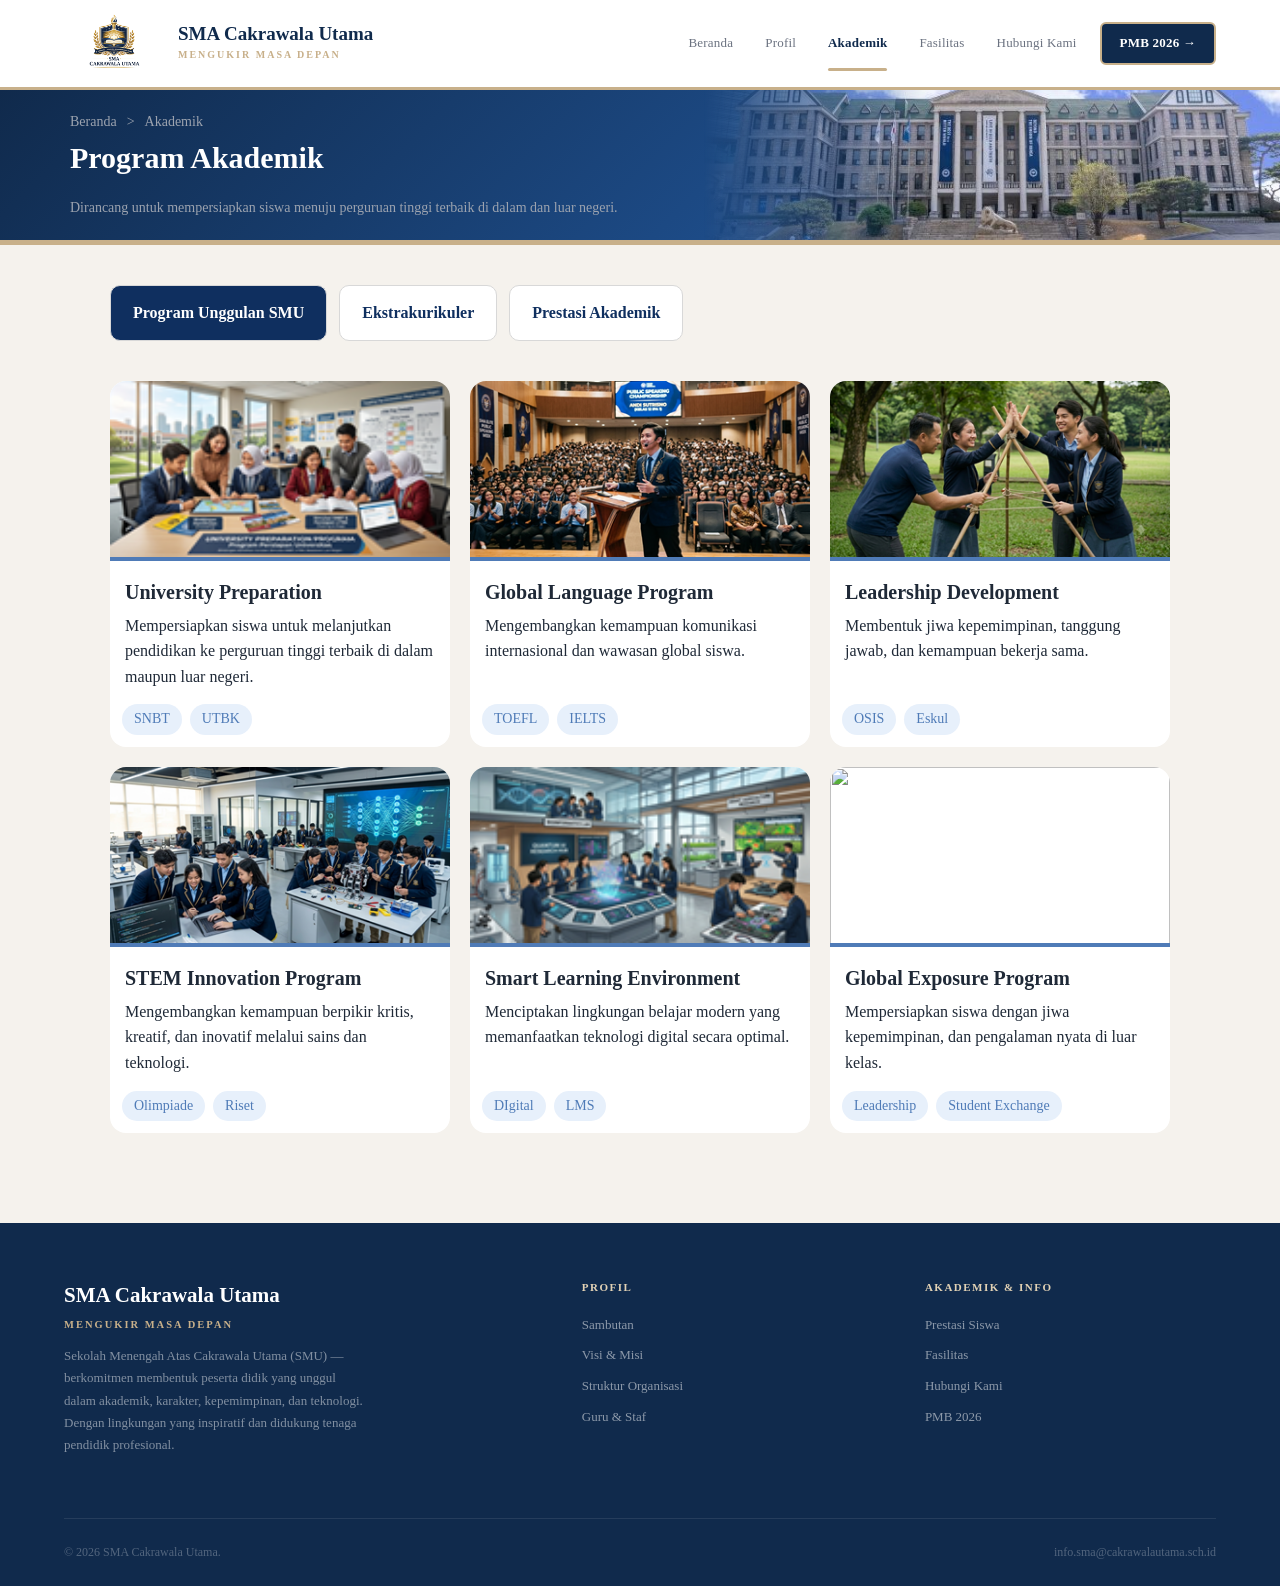
==== commit f59e776a: "mengubah footer dan header, lalu membersihkan tampilan untuk @media 768px" ====
--- a/akademik.html
+++ b/akademik.html
@@ -7,14 +7,12 @@
     <meta name="keywords" content="Program Akademik, Kurikulum, Ekstrakurikuler, STEM, Bahasa Asing, Kepemimpinan">
     <meta name="author" content="SMA Cakrawala Utama">
     
-    <!-- Open Graph Tags -->
     <meta property="og:type" content="website">
     <meta property="og:title" content="SMA Cakrawala Utama - Program Akademik">
     <meta property="og:description" content="Jelajahi program akademik dan ekstrakurikuler yang dirancang untuk mengembangkan potensi siswa.">
     <meta property="og:image" content="/assets/images/pages/logo.png">
     <meta property="og:url" content="https://cakrawalautama.sch.id/akademik.html">
     
-    <!-- Twitter Card -->
     <meta name="twitter:card" content="summary">
     <meta name="twitter:title" content="Program Akademik SMA Cakrawala Utama">
     <meta name="twitter:description" content="Kurikulum modern dan program unggulan untuk siswa.">
@@ -27,49 +25,29 @@
     <link href="https://fonts.googleapis.com/css2?family=Playfair+Display:wght@500;600;700&family=Plus+Jakarta+Sans:wght@300;400;500;600;700&display=swap" rel="stylesheet">
     <link rel="stylesheet" href="https://cdnjs.cloudflare.com/ajax/libs/font-awesome/6.5.1/css/all.min.css">
     
-    <!-- Schema.org BreadcrumbList Markup -->
     <script type="application/ld+json">
     {
-      "@context": "https://schema.org",
-      "@type": "BreadcrumbList",
-      "itemListElement": [
-        {
-          "@type": "ListItem",
-          "position": 1,
-          "name": "Beranda",
-          "item": "https://cakrawalautama.sch.id/index.html"
-        },
-        {
-          "@type": "ListItem",
-          "position": 2,
-          "name": "Akademik",
-          "item": "https://cakrawalautama.sch.id/akademik.html"
-        }
-      ]
+        "@context": "https://schema.org",
+        "@type": "BreadcrumbList",
+        "itemListElement": [
+            {
+            "@type": "ListItem",
+            "position": 1,
+            "name": "Beranda",
+            "item": "https://cakrawalautama.sch.id/index.html"
+            },
+            {
+            "@type": "ListItem",
+            "position": 2,
+            "name": "Akademik",
+            "item": "https://cakrawalautama.sch.id/akademik.html"
+            }
+        ]
     }
     </script>
 </head>
 
 <body>
-    <div class="topbar">
-        <div class="topbar-kiri">
-            <a href="mailto:chanratanayazak@gmail.com">
-                <i class="fa-solid fa-envelope topbar-icon"></i>info.sma@cakrawalautama.sch.id
-            </a>
-
-            <a href="tel:082212345678">
-                <i class="fa-solid fa-phone topbar-icon"></i>0822-1234-5678
-            </a>
-        </div>
-    <div class="topbar-kanan">
-        <a href="https://web.facebook.com/?_rdc=1&_rdr#">Facebook</a>
-        <div class="topbar-divider"></div>
-        <a href="https://www.instagram.com/">Instagram</a>
-        <div class="topbar-divider"></div>
-        <a href="https://www.tiktok.com/">TikTok</a>
-    </div>
-    </div>
-
     <header>
         <div class="logo-area">
             <div class="logo-lingkaran">
@@ -88,19 +66,16 @@
             <a href="profil.html">Profil</a>
             <a href="akademik.html">Akademik</a>
             <a href="fasilitas.html">Fasilitas</a>
-            <a href="blog.html">Blog</a>
             <a href="hubungi.html">Hubungi Kami</a>
             <a href="pmb.html" class="nav-pmb">PMB 2026 →</a>
         </nav>
 
-        <!-- Hamburger Menu Button -->
         <button class="hamburger-menu" id="hamburgerBtn">
             <span></span>
             <span></span>
             <span></span>
         </button>
 
-        <!-- Mobile Menu -->
         <nav class="mobile-menu" id="mobileMenu">
             <a href="index.html">Beranda</a>
             <a href="profil.html">Profil</a>
@@ -133,16 +108,7 @@
 
     </div>
 
-    <div class="strip-emas">
-        <span class="strip-item">University Preparation Program</span>
-        <span class="strip-titik"></span>
-        <span class="strip-item">Smart Learning Environment</span>
-        <span class="strip-titik"></span>
-        <span class="strip-item">Global Language Program</span>
-        <span class="strip-titik"></span>
-        <span class="strip-item">Leadership Development</span>
-        <span class="strip-titik"></span>
-        <span class="strip-item">STEM Innovation Program</span>
+    <div class="strip-garis">
     </div>
 
     <section class="profil-section">
@@ -316,10 +282,6 @@
                 </div>
         </div>
     </section>
-
-
-
-
 
     <footer>
         <div class="footer-atas">
@@ -329,27 +291,20 @@
                 <p>Sekolah Menengah Atas Cakrawala Utama (SMU) — berkomitmen membentuk peserta didik yang 
                     unggul dalam akademik, karakter, kepemimpinan, dan teknologi. Dengan lingkungan yang inspiratif dan didukung tenaga pendidik 
                     profesional.</p>
-                
-                <div class="footer-sosial">
-                    <a href="https://facebook.com/mankotacimahi" class="sosial-btn"><i class="fa-brands fa-facebook"></i></a>
-                    <a href="https://instagram.com/mankotacimahi_official" class="sosial-btn"><i class="fa-brands fa-instagram"></i></a>
-                    <a href="https://tiktok.com/mankotacimahi" class="sosial-btn"><i class="fa-brands fa-tiktok"></i></a>
-                </div>
             </div>
             <div class="footer-kolom">
                 <h4>Profil</h4>
-                <a href="https://mankotacimahi.sch.id/sambutan/">Sambutan</a>
-                <a href="https://mankotacimahi.sch.id/visi-misi/">Visi &amp; Misi</a>
-                <a href="https://mankotacimahi.sch.id/struktur-organisasi/">Struktur Organisasi</a>
-                <a href="https://mankotacimahi.sch.id/guru-dan-staf/">Guru &amp; Staf</a>
+                <a href="profil.html#sambutan">Sambutan</a>
+                <a href="profil.html#visi">Visi &amp; Misi</a>
+                <a href="profil.html#struktur">Struktur Organisasi</a>
+                <a href="profil.html#guru">Guru &amp; Staf</a>
             </div>
             <div class="footer-kolom">
                 <h4>Akademik &amp; Info</h4>
-                <a href="https://mankotacimahi.sch.id/kurikulum/">Kurikulum</a>
-                <a href="https://mankotacimahi.sch.id/prestasi-siswa/">Prestasi Siswa</a>
-                <a href="https://mankotacimahi.sch.id/fasilitas/">Fasilitas</a>
-                <a href="https://mankotacimahi.sch.id/hubungi-kami/">Hubungi Kami</a>
-                <a href="https://pmb.mankotacimahi.sch.id">PMB 2026 </a>
+                <a href="akademik.html#prestasi">Prestasi Siswa</a>
+                <a href="fasilitas.html">Fasilitas</a>
+                <a href="hubungi.html">Hubungi Kami</a>
+                <a href="pmb.html">PMB 2026 </a>
             </div>
         </div>
         <div class="footer-bawah">
@@ -360,7 +315,6 @@
 
     <script src="/assets/js/script.js"></script>
 
-    <!-- Back-to-Top Button -->
     <button class="back-to-top" id="backToTopBtn">
         <i class="fa-solid fa-chevron-up"></i>
     </button>
--- a/assets/css/style.css
+++ b/assets/css/style.css
@@ -3608,3 +3608,9 @@
     font-size: 20px;
   }
 }
+
+.strip-garis{
+  width: 100%;
+  height: 5px;
+  background-color: var(--emas);
+}
